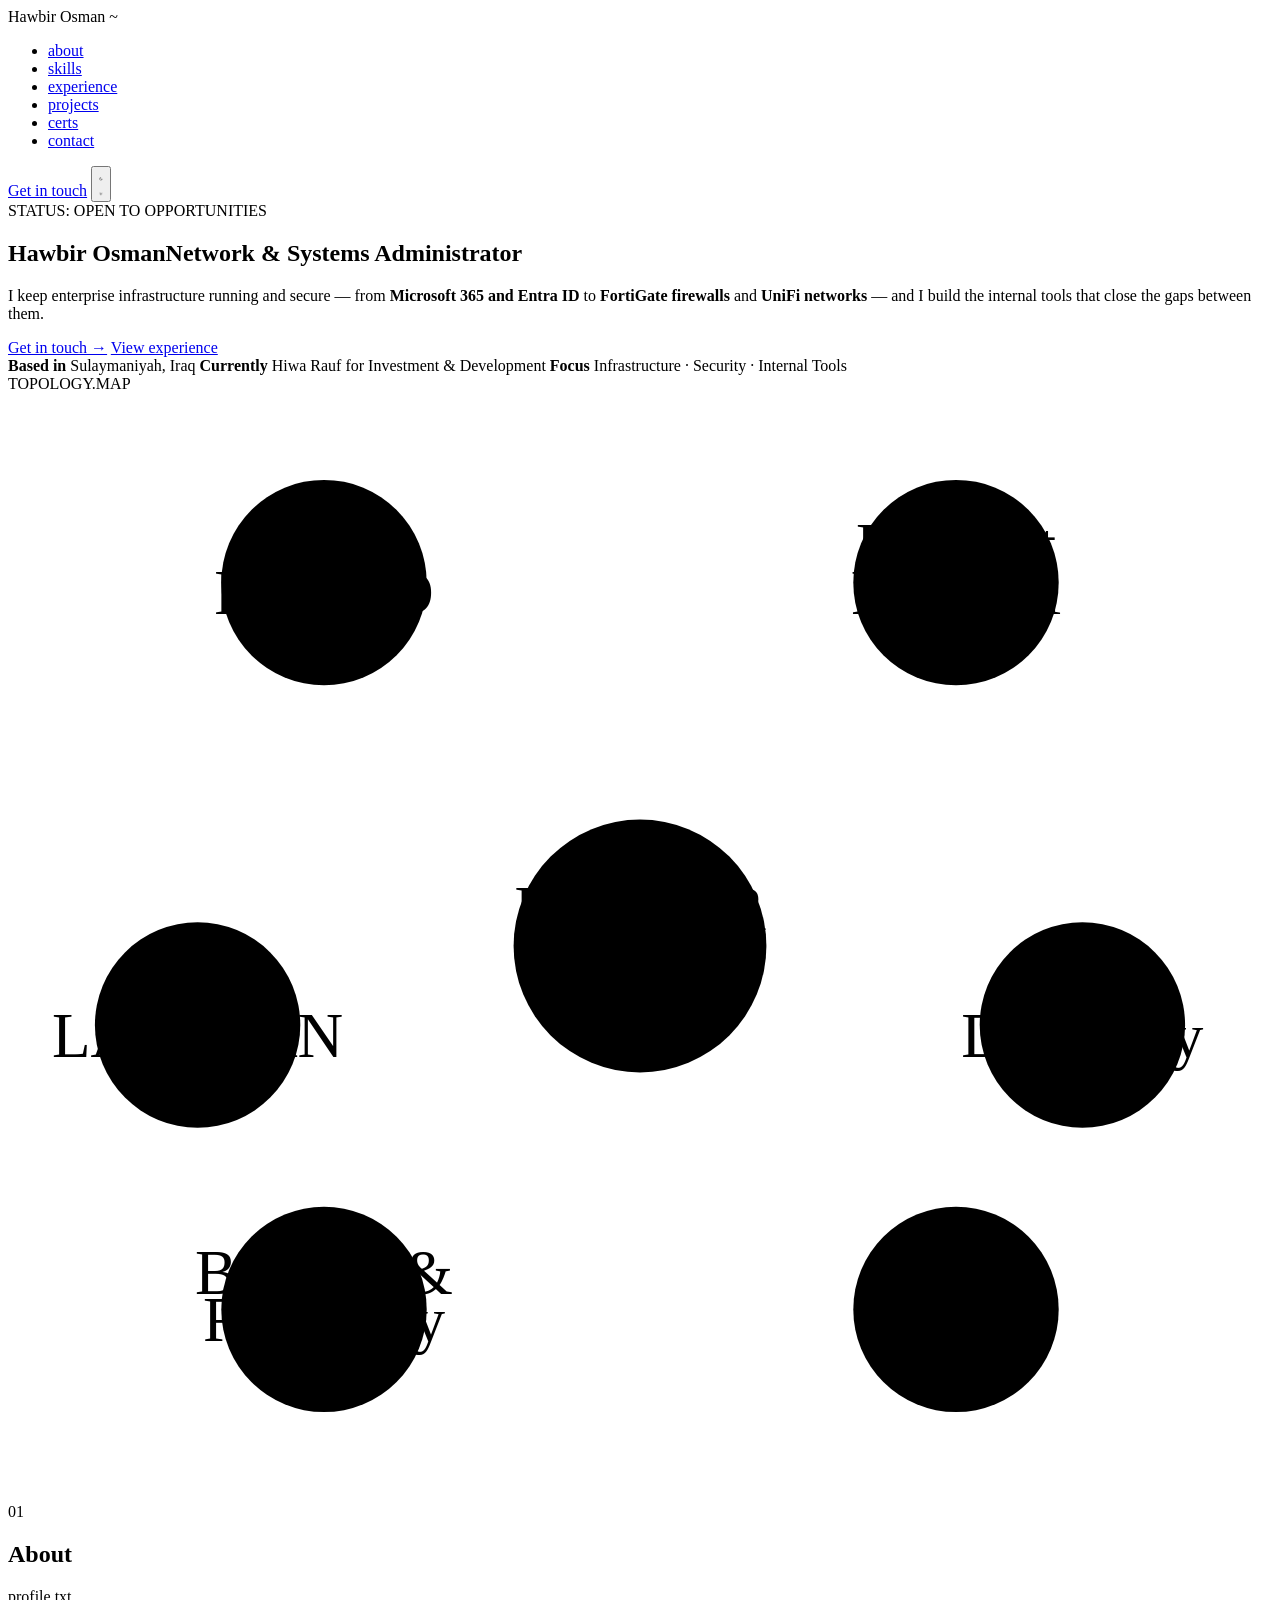
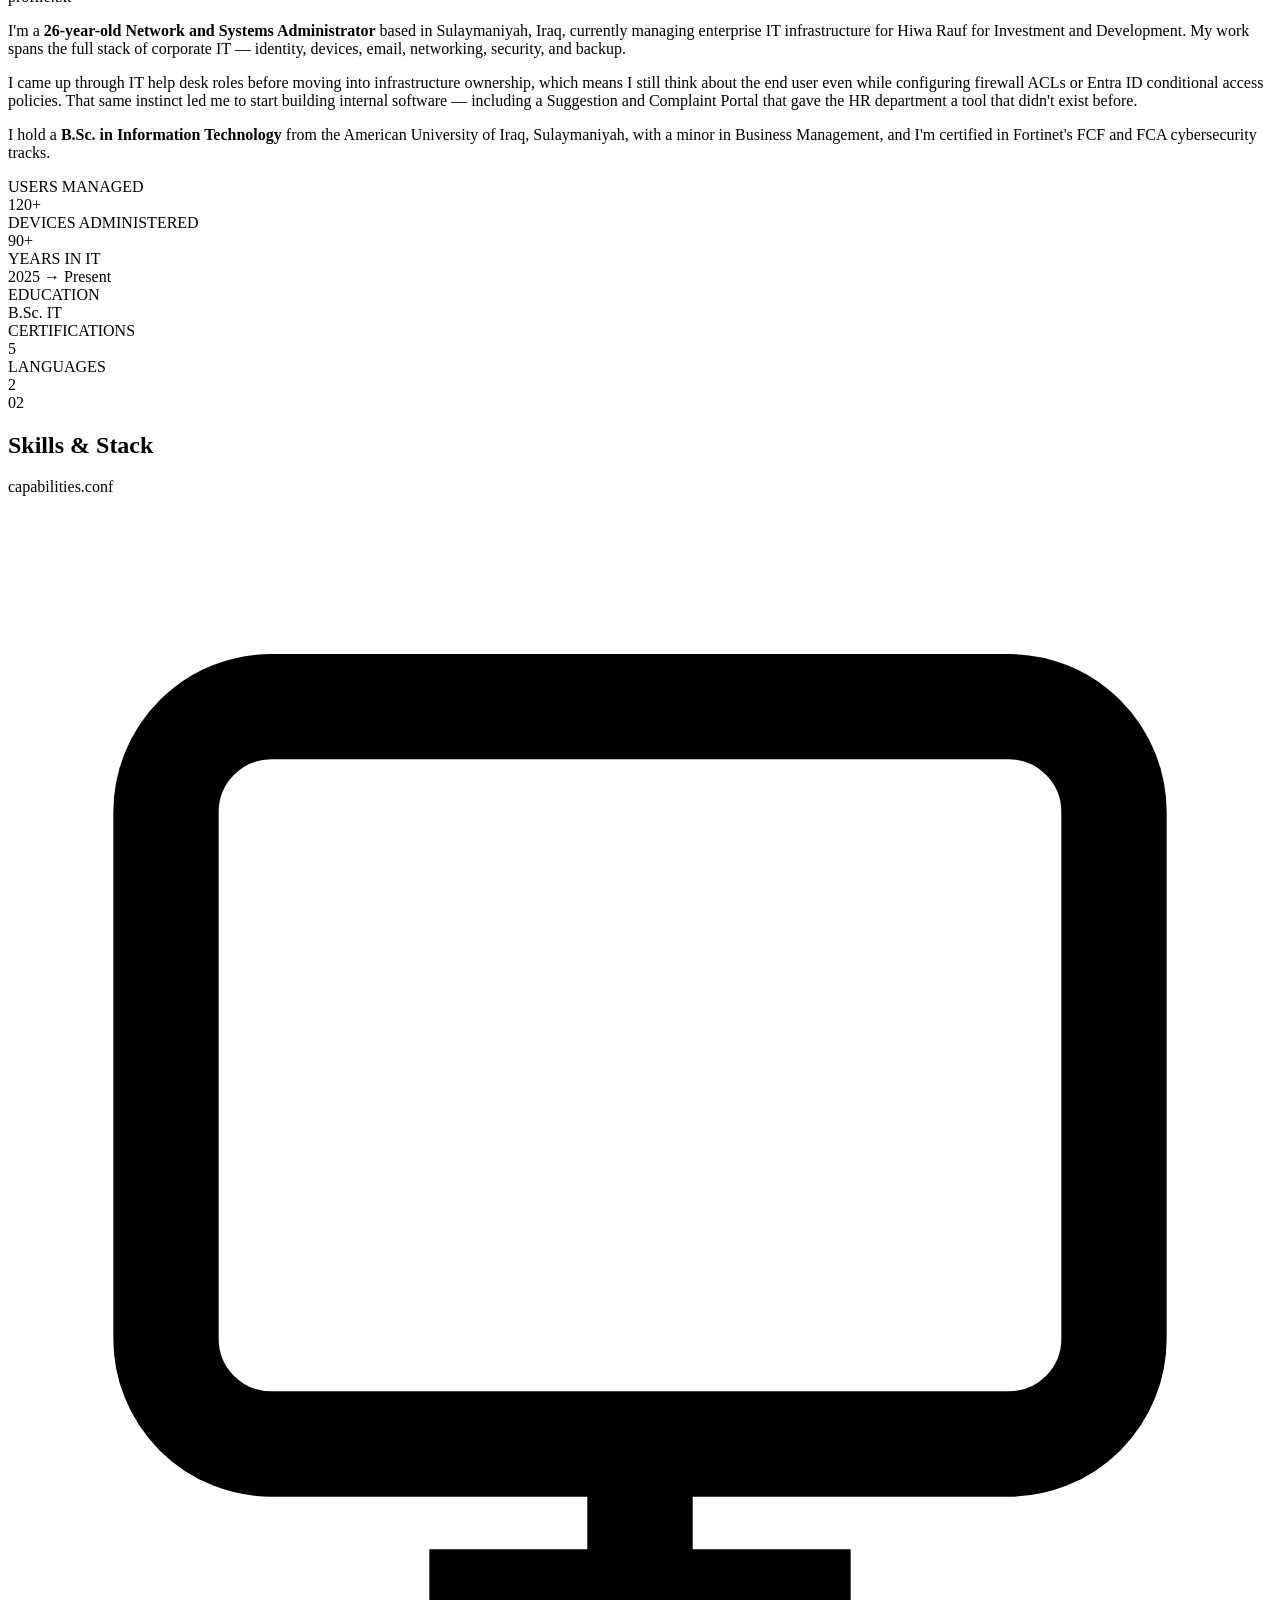
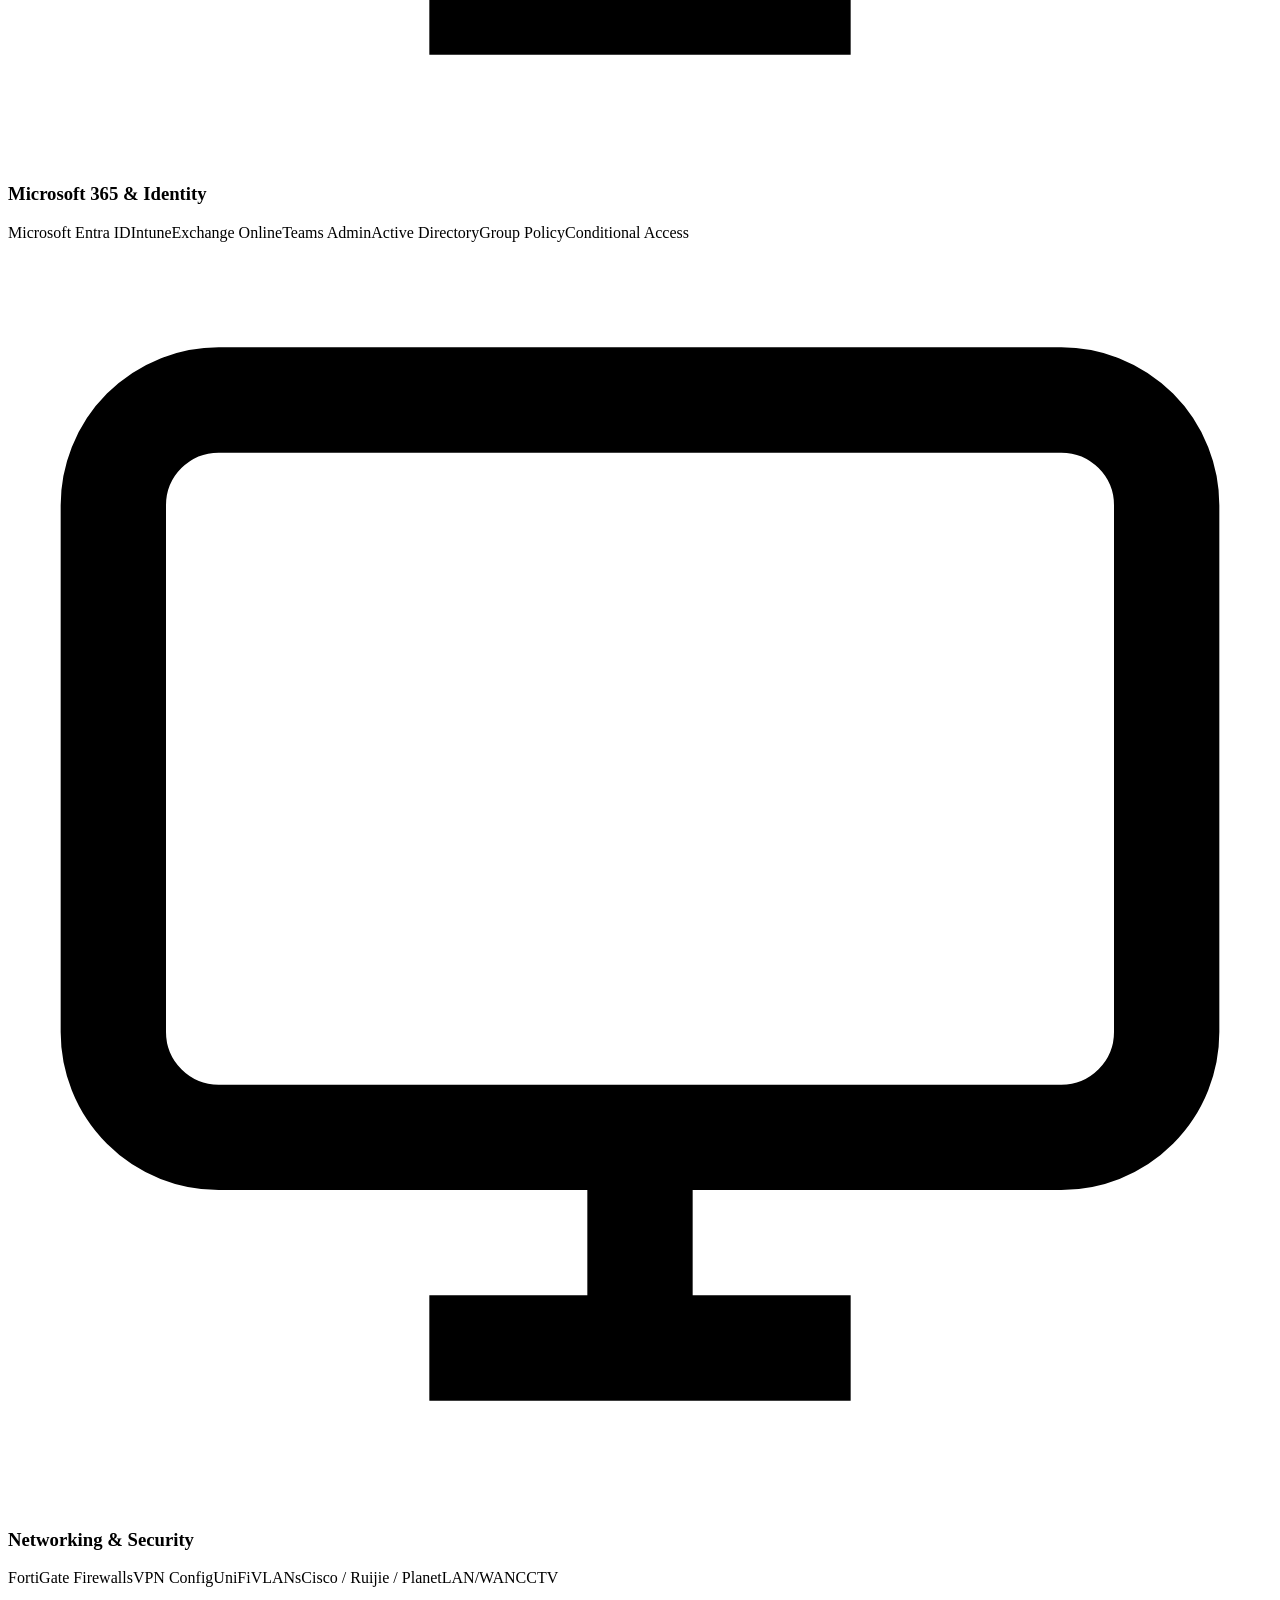
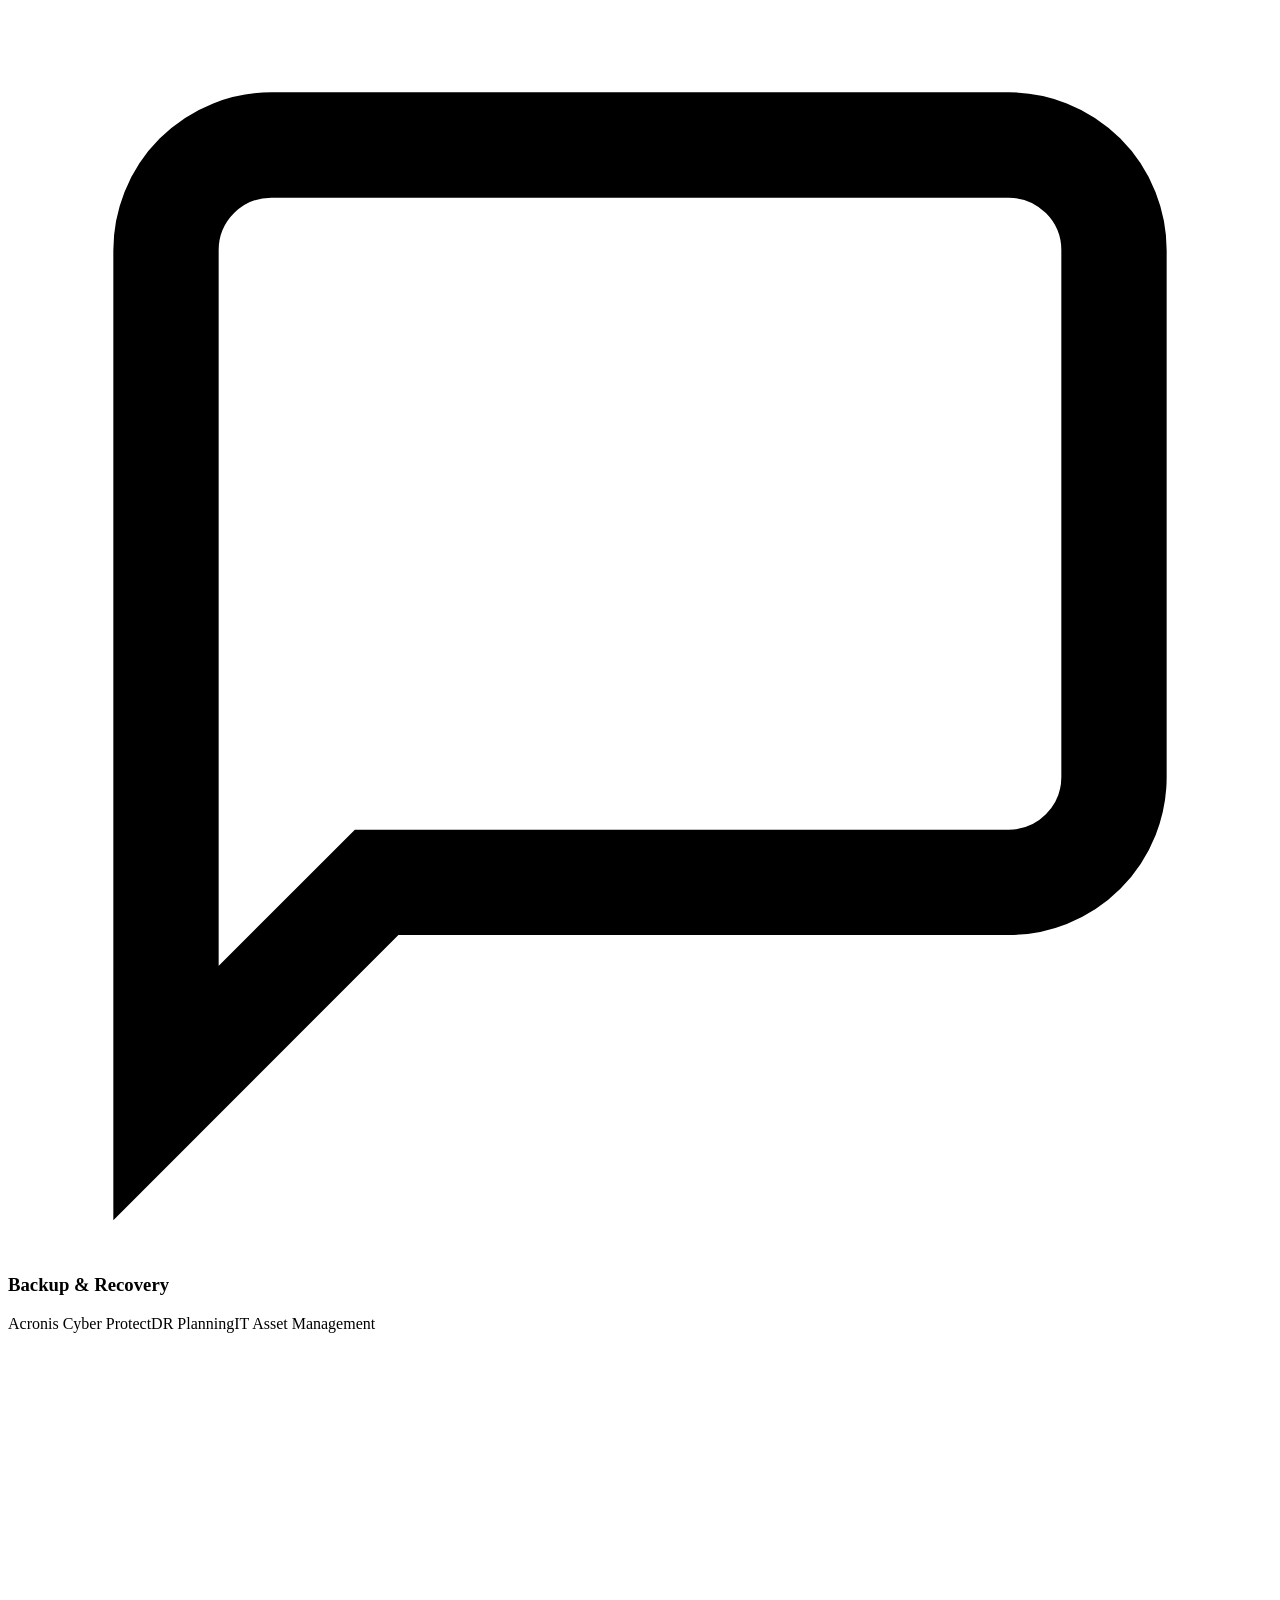
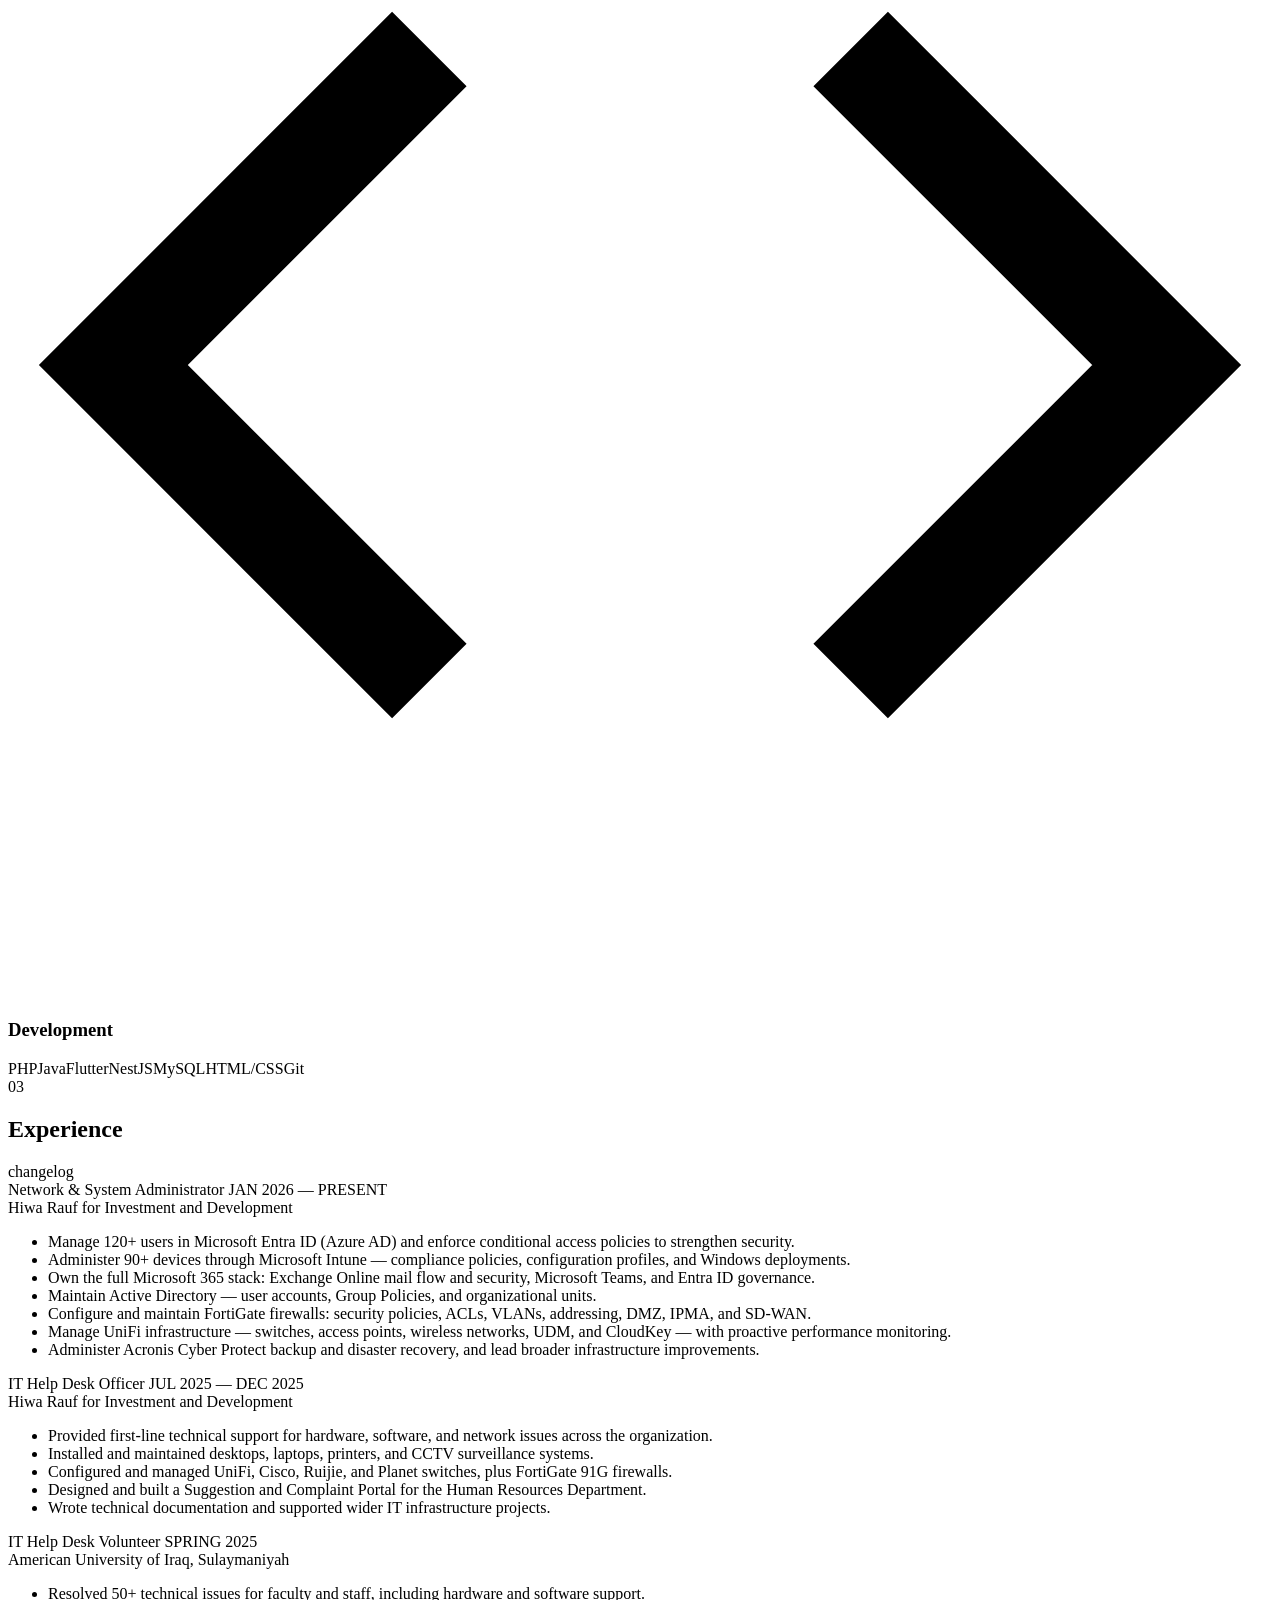
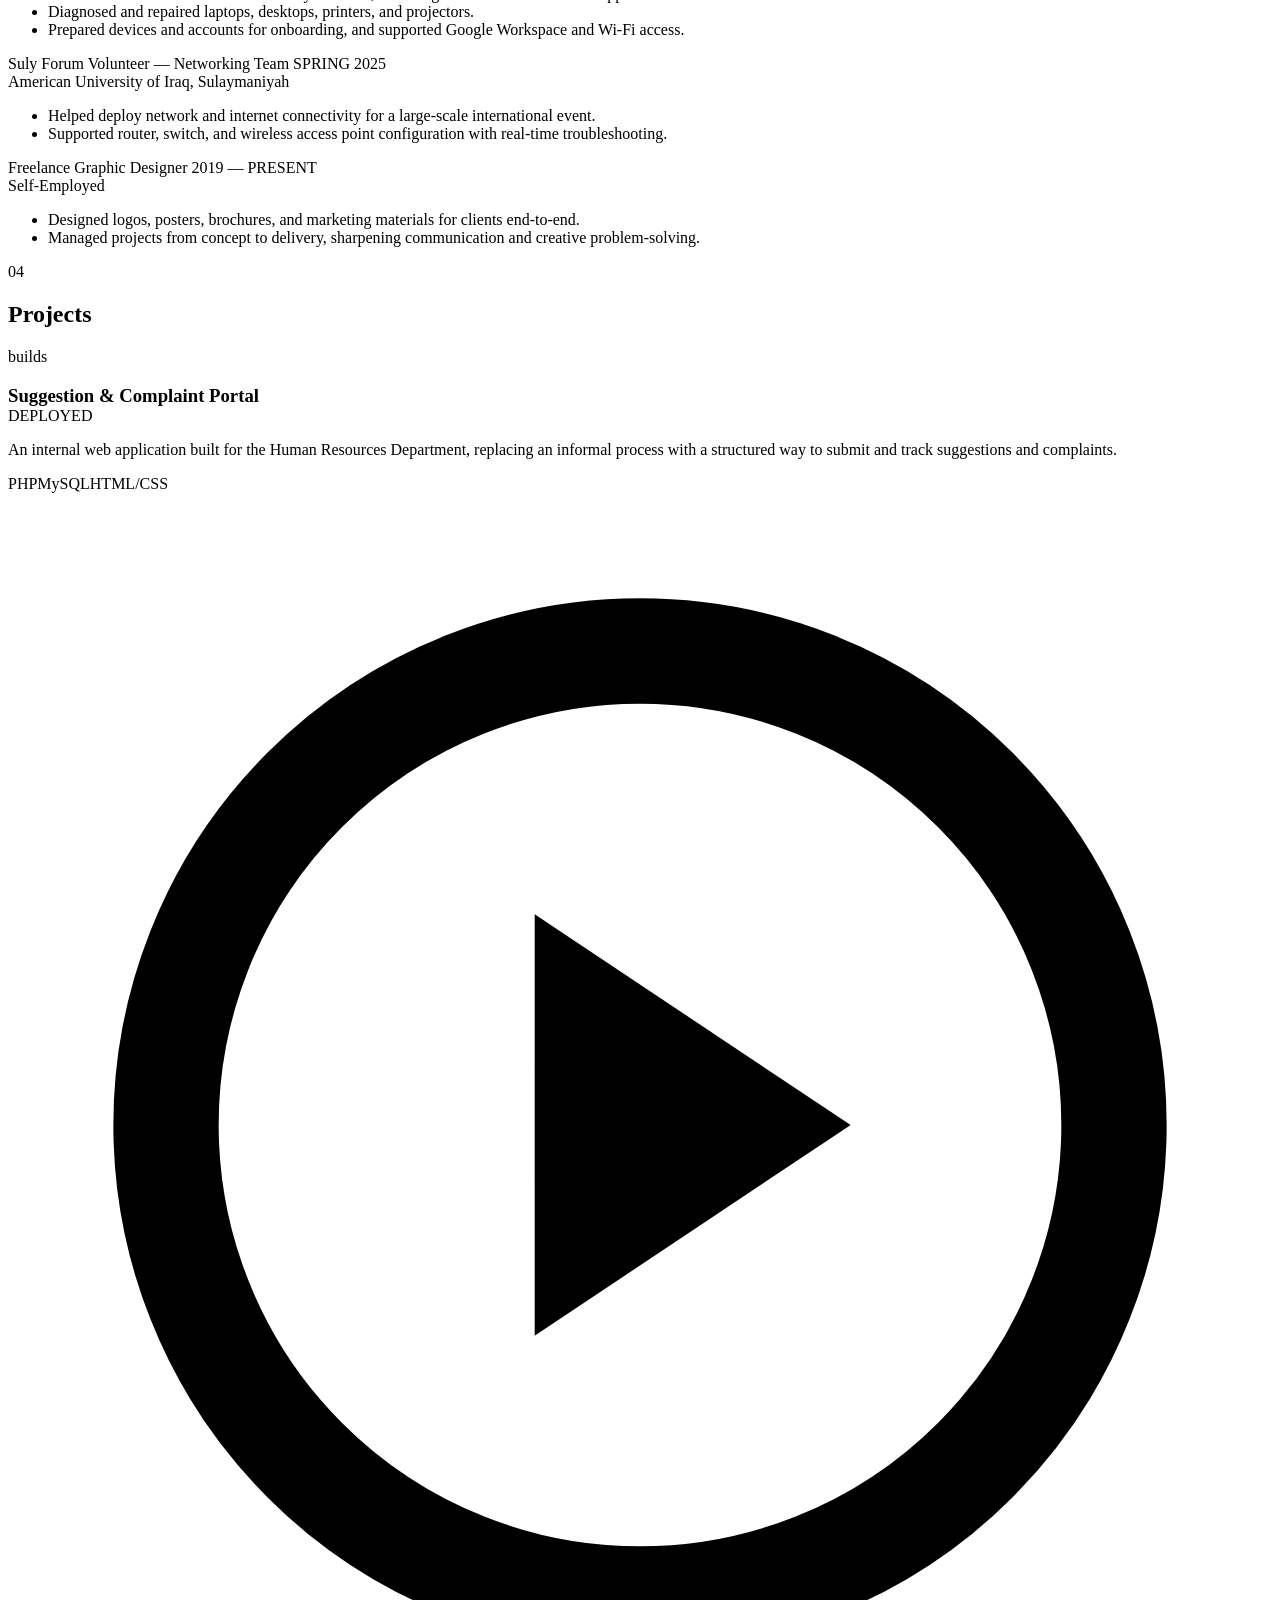
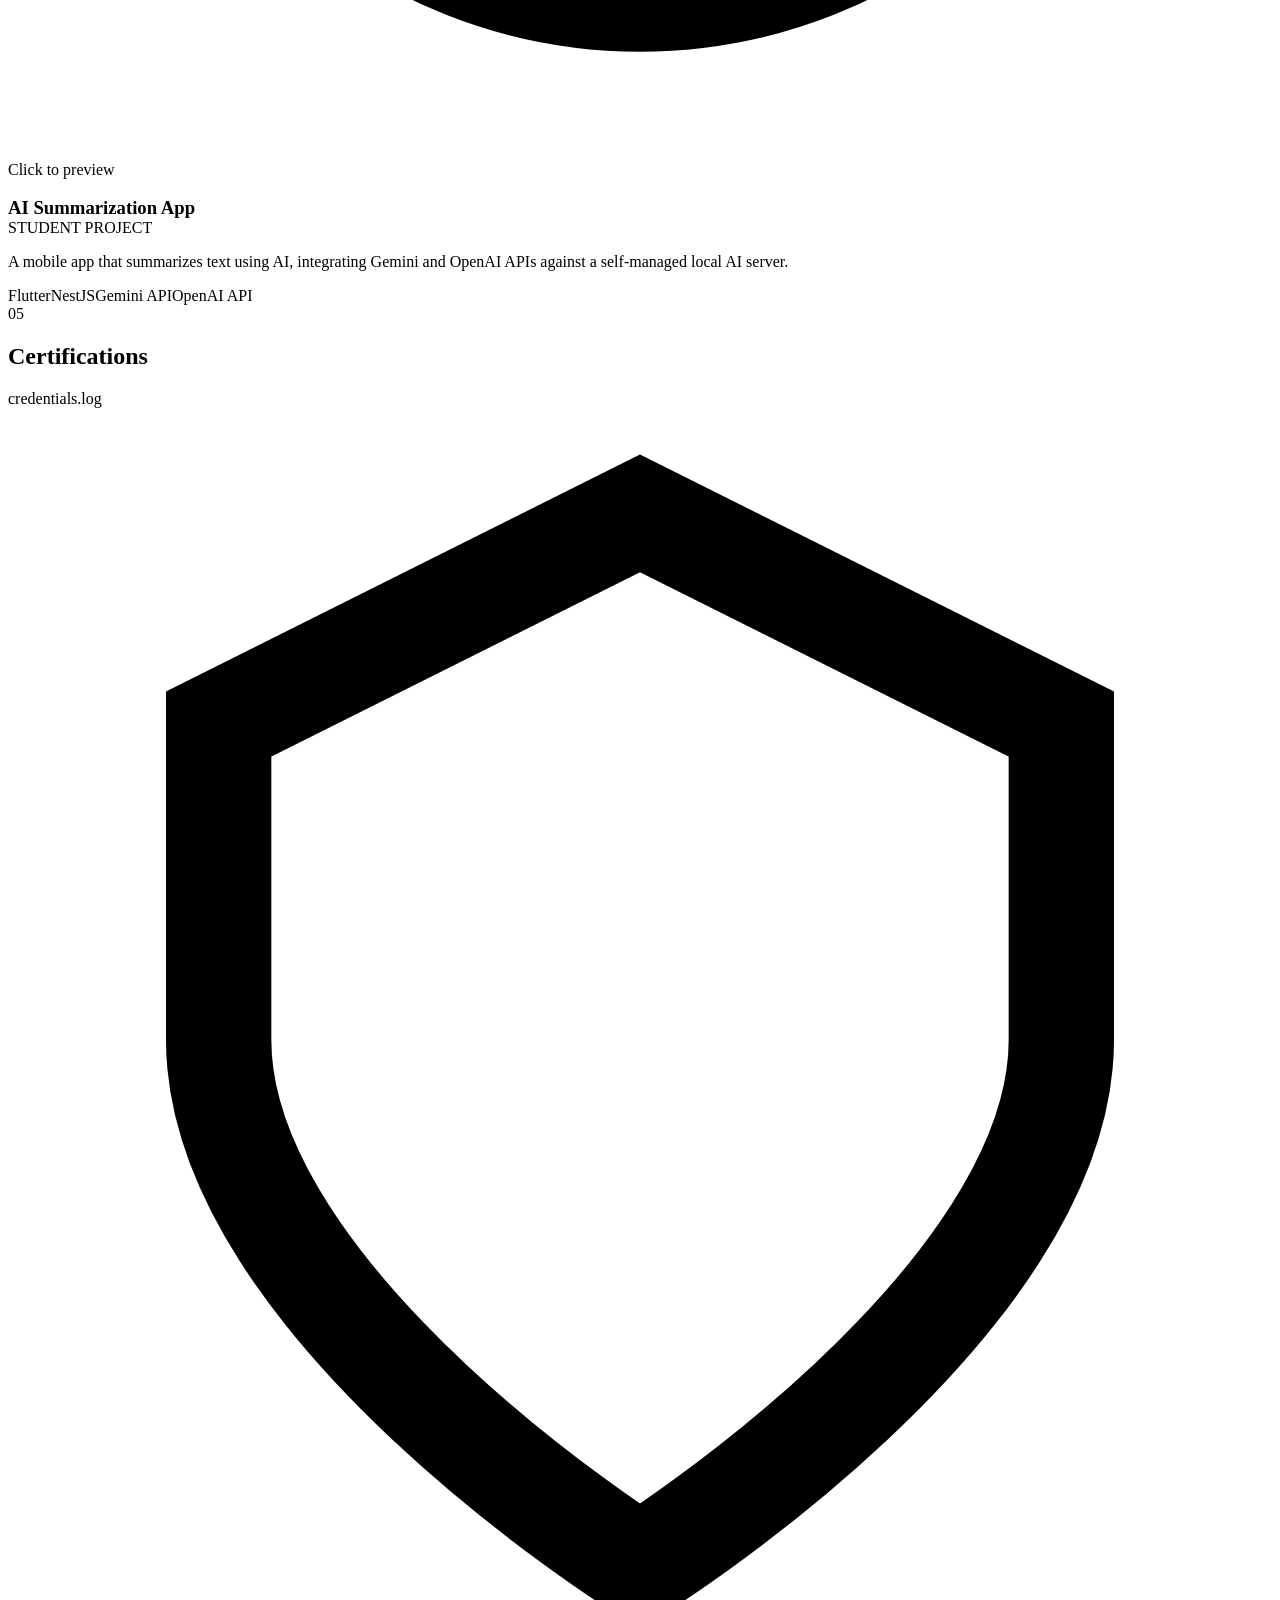
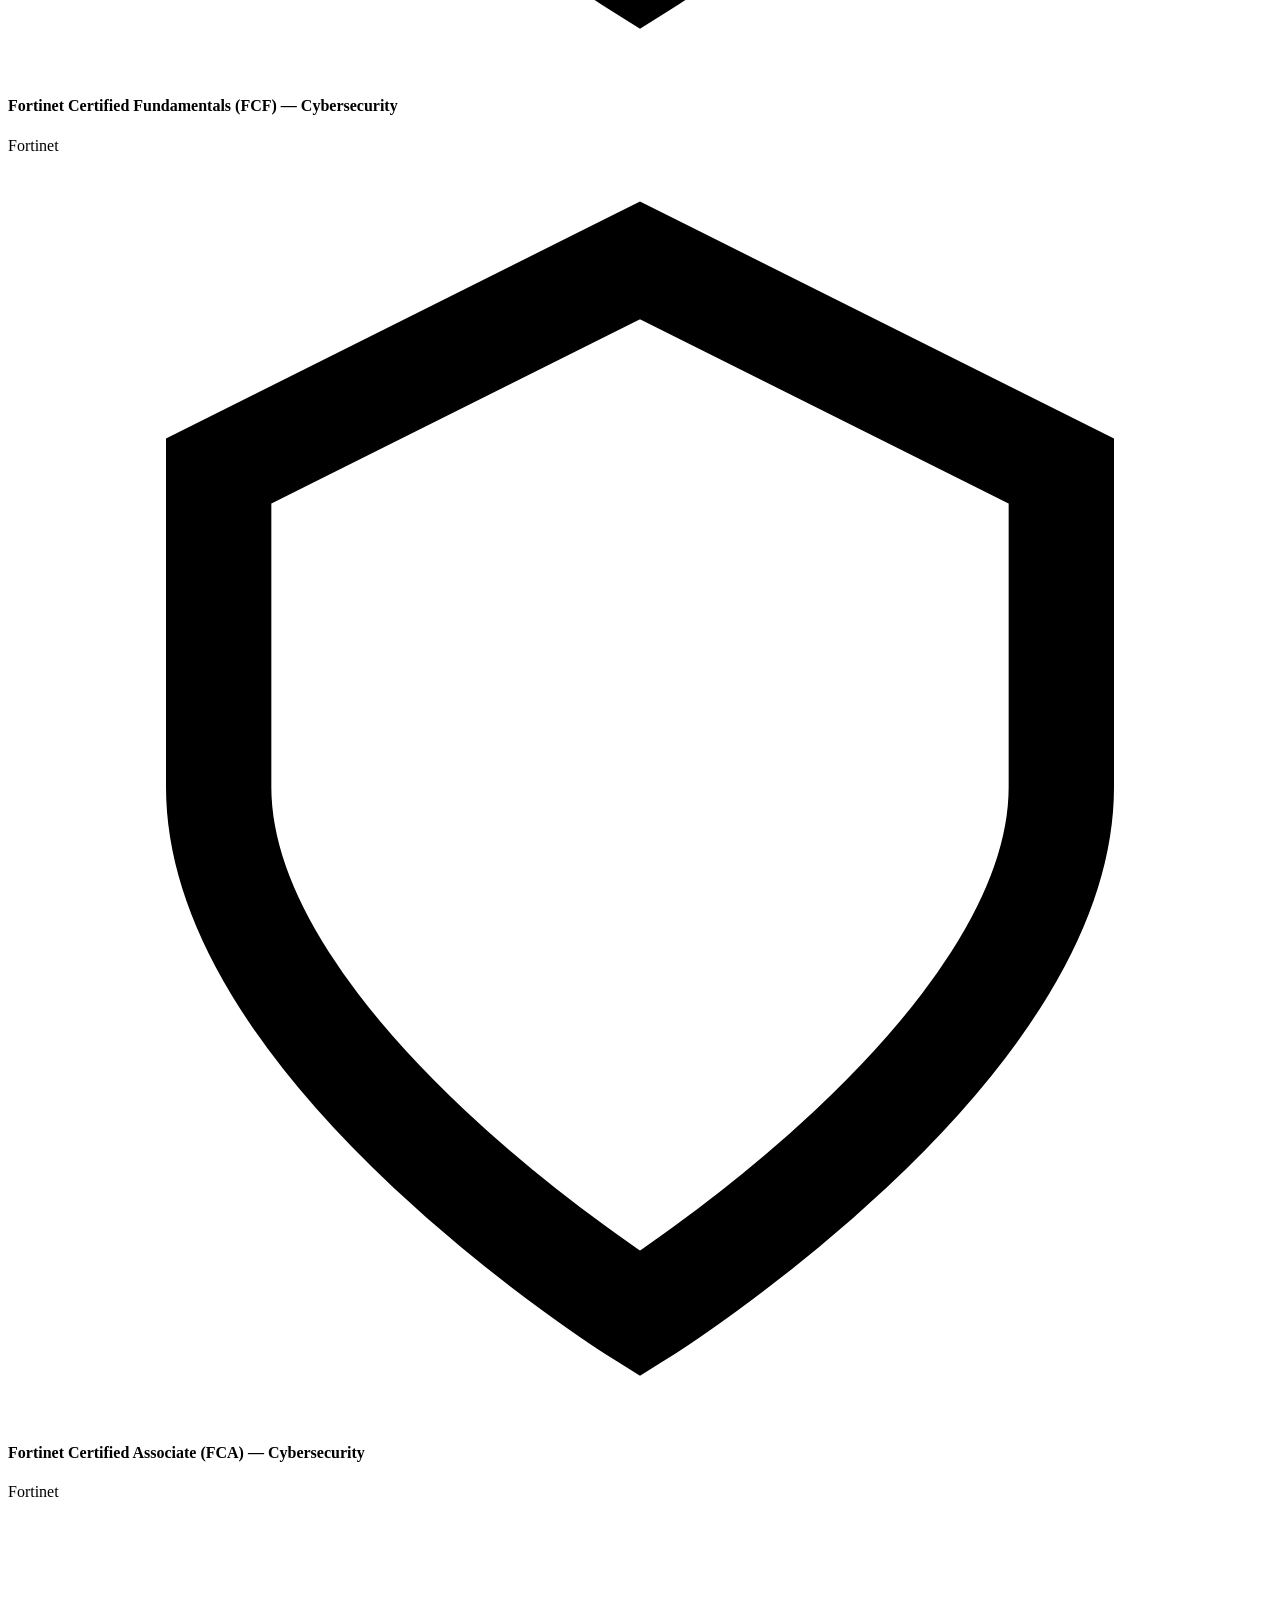
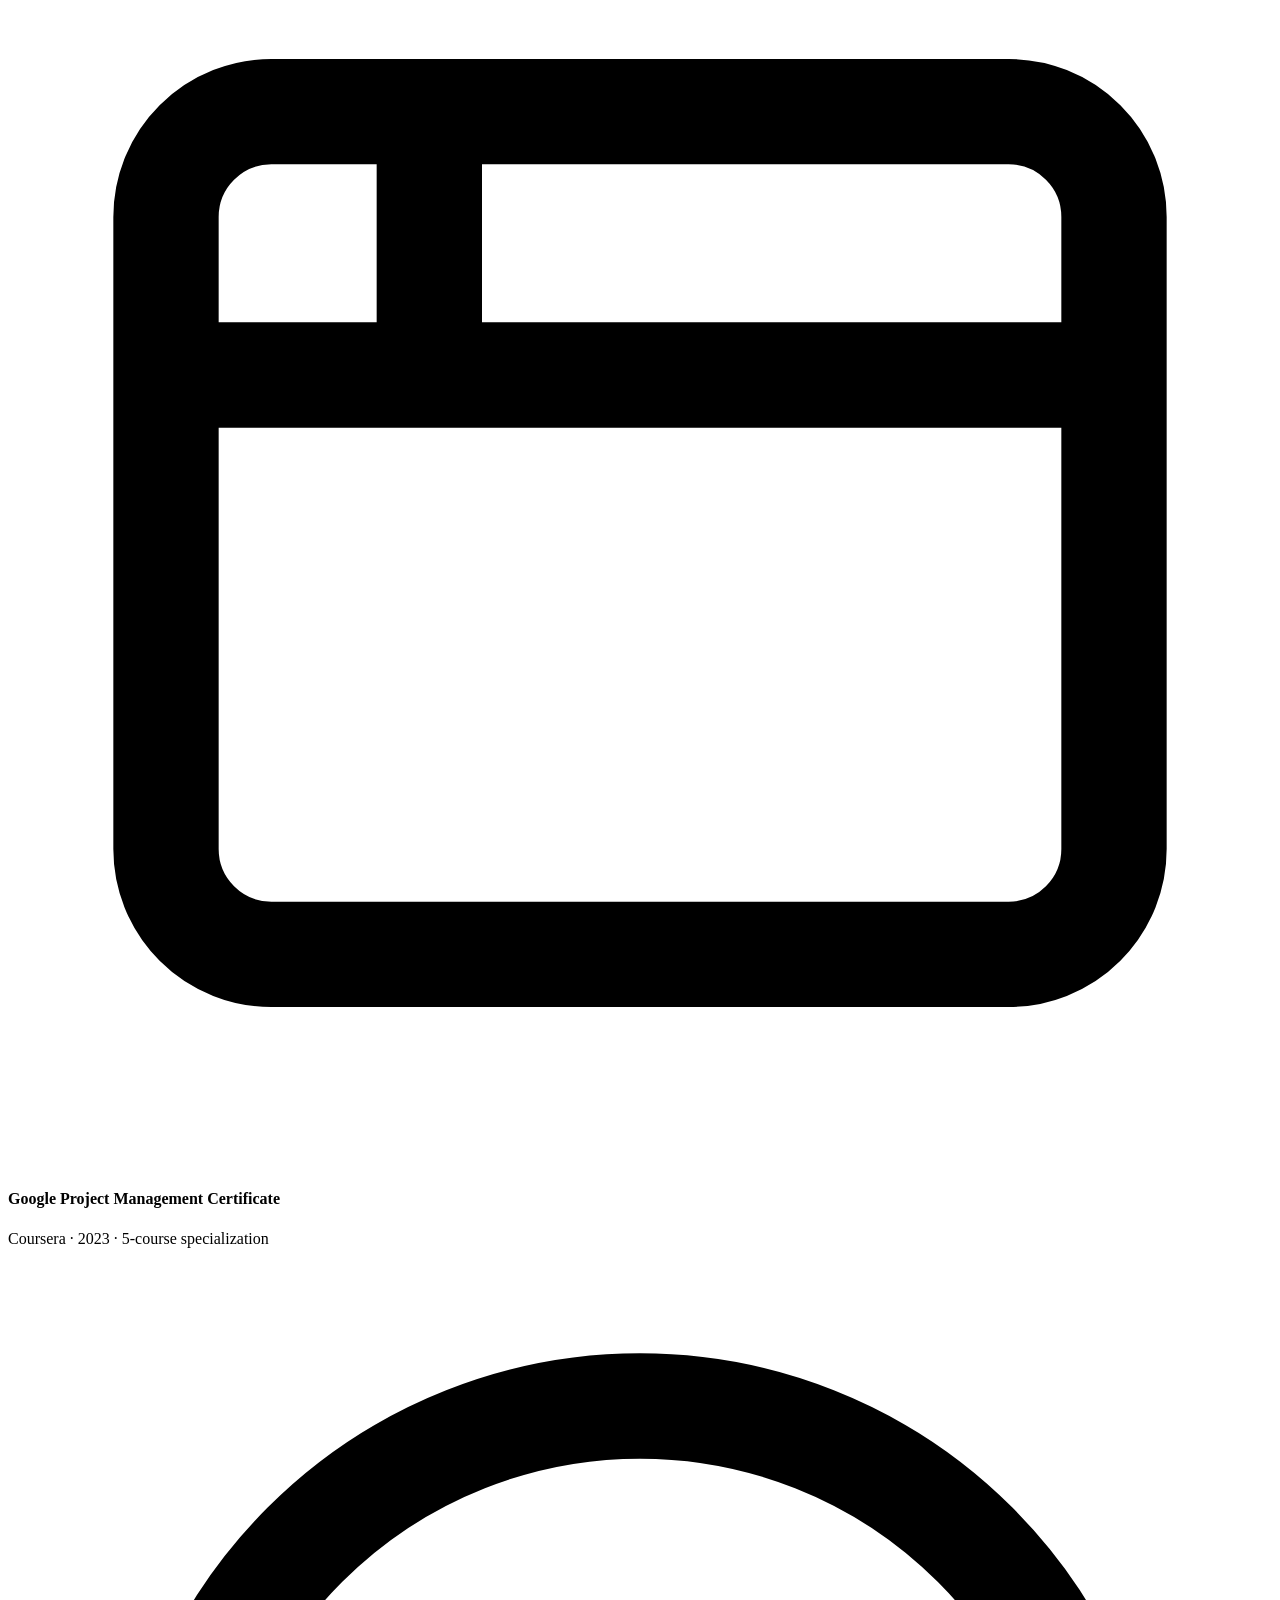
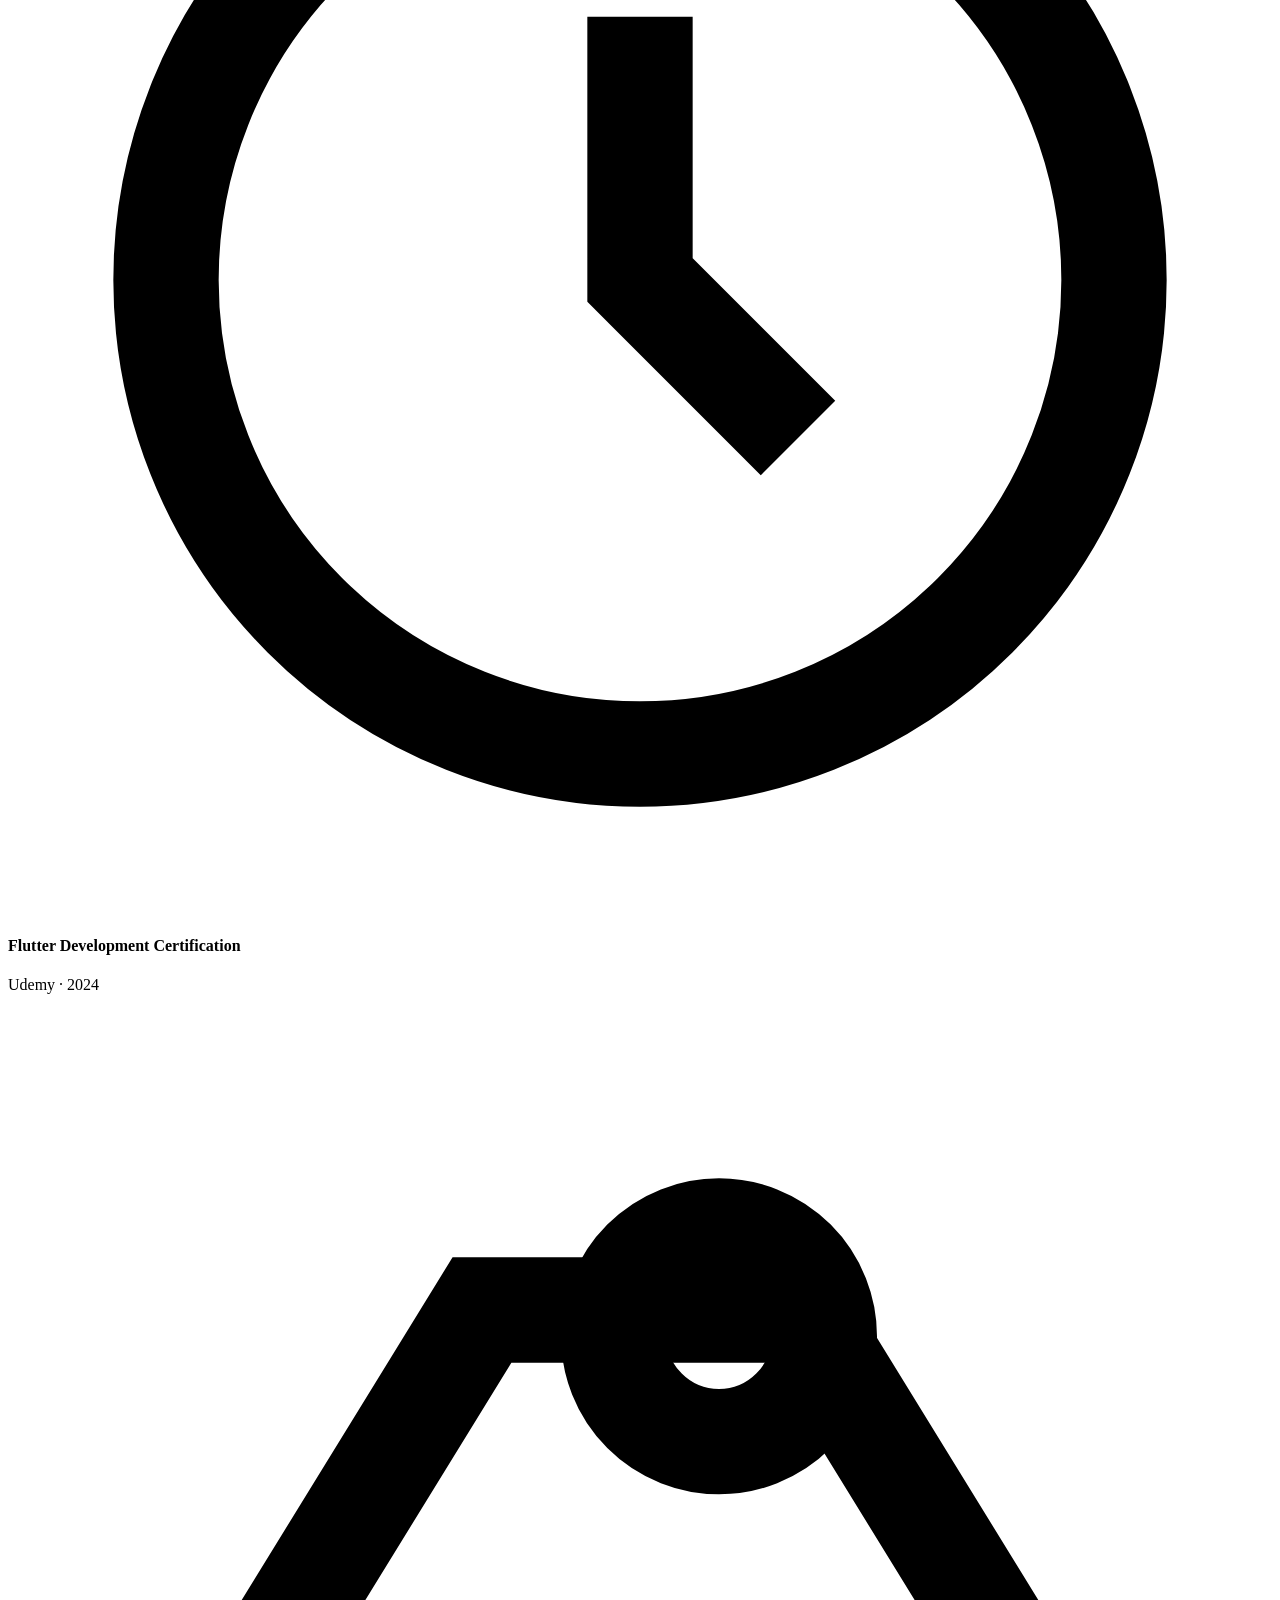
==== index.html @ da074077 "Add files via upload" ====
<!DOCTYPE html>
<html lang="en">
<head>
<meta charset="UTF-8">
<meta name="viewport" content="width=device-width, initial-scale=1.0">
<title>Hawbir Osman — Network & Systems Administrator</title>
<meta name="description" content="Hawbir Osman — Network and Systems Administrator specializing in Microsoft 365, FortiGate, UniFi, Active Directory, and internal application development.">
<link rel="preconnect" href="https://fonts.googleapis.com">
<link rel="preconnect" href="https://fonts.gstatic.com" crossorigin>
<link href="https://fonts.googleapis.com/css2?family=Space+Grotesk:wght@400;500;600;700&family=Inter:wght@400;500;600;700&family=JetBrains+Mono:wght@400;500;600&display=swap" rel="stylesheet">
<link rel="stylesheet" href="styles.css">
</head>
<body>

<!-- ===== NAV ===== -->
<header>
  <div class="nav-inner">
    <div class="nav-id">
      <span class="pulse-dot"></span>
      Hawbir Osman <span style="color:var(--muted-2)">~</span>
    </div>
    <nav>
      <ul>
        <li><a href="#about">about</a></li>
        <li><a href="#skills">skills</a></li>
        <li><a href="#experience">experience</a></li>
        <li><a href="#projects">projects</a></li>
        <li><a href="#certifications">certs</a></li>
        <li><a href="#contact">contact</a></li>
      </ul>
    </nav>
    <div class="nav-right">
      <a href="#contact" class="nav-cta">Get in touch</a>
      <button class="theme-toggle" id="themeToggle" aria-label="Toggle light and dark theme" title="Toggle theme">
        <svg class="icon-moon" viewBox="0 0 24 24" fill="none" stroke="currentColor" stroke-width="2"><path d="M21 12.79A9 9 0 1 1 11.21 3 7 7 0 0 0 21 12.79z"/></svg>
        <svg class="icon-sun"  viewBox="0 0 24 24" fill="none" stroke="currentColor" stroke-width="2"><circle cx="12" cy="12" r="4"/><path d="M12 2v2M12 20v2M4.93 4.93l1.41 1.41M17.66 17.66l1.41 1.41M2 12h2M20 12h2M6.34 17.66l-1.41 1.41M19.07 4.93l-1.41 1.41"/></svg>
      </button>
    </div>
  </div>
</header>

<main class="wrap">

  <!-- ===== HERO ===== -->
  <section class="hero" style="border-top:none; padding-bottom:0;">
    <div class="hero-grid">
      <div>
        <div class="status-line"><span class="pulse-dot"></span> STATUS: OPEN TO OPPORTUNITIES</div>
        <h1 class="role">Hawbir Osman<span class="line2">Network &amp; Systems Administrator</span></h1>
        <p class="hero-desc">I keep enterprise infrastructure running and secure — from <strong>Microsoft 365 and Entra ID</strong> to <strong>FortiGate firewalls</strong> and <strong>UniFi networks</strong> — and I build the internal tools that close the gaps between them.</p>
        <div class="hero-actions">
          <a href="#contact" class="btn btn-primary">Get in touch →</a>
          <a href="#experience" class="btn btn-ghost">View experience</a>
        </div>
        <div class="hero-meta">
          <span><b>Based in</b> Sulaymaniyah, Iraq</span>
          <span><b>Currently</b> Hiwa Rauf for Investment &amp; Development</span>
          <span><b>Focus</b> Infrastructure · Security · Internal Tools</span>
        </div>
      </div>

      <div class="netmap-card">
        <div class="netmap-head">
          <span>TOPOLOGY.MAP</span>
          <div class="dots"><span></span><span></span><span></span></div>
        </div>
        <svg class="netmap" viewBox="0 0 320 280" xmlns="http://www.w3.org/2000/svg">
          <line x1="160" y1="140" x2="80"  y2="48"></line>
          <line x1="160" y1="140" x2="240" y2="48"></line>
          <line x1="160" y1="140" x2="48"  y2="160"></line>
          <line x1="160" y1="140" x2="272" y2="160"></line>
          <line x1="160" y1="140" x2="80"  y2="232"></line>
          <line x1="160" y1="140" x2="240" y2="232"></line>
          <line class="pulse-line" x1="160" y1="140" x2="80"  y2="48"></line>
          <line class="pulse-line" x1="160" y1="140" x2="272" y2="160" style="animation-delay:1s"></line>
          <line class="pulse-line" x1="160" y1="140" x2="80"  y2="232" style="animation-delay:2s"></line>
          <g class="leaf-node"><circle cx="80"  cy="48"  r="26"></circle><text x="80"  y="44"  text-anchor="middle">M365</text><text x="80"  y="56"  text-anchor="middle">Entra ID</text></g>
          <g class="leaf-node"><circle cx="240" cy="48"  r="26"></circle><text x="240" y="44"  text-anchor="middle">Fortinet</text><text x="240" y="56"  text-anchor="middle">Firewall</text></g>
          <g class="leaf-node"><circle cx="48"  cy="160" r="26"></circle><text x="48"  y="156" text-anchor="middle">UniFi</text><text x="48"  y="168" text-anchor="middle">LAN/WAN</text></g>
          <g class="leaf-node"><circle cx="272" cy="160" r="26"></circle><text x="272" y="156" text-anchor="middle">Active</text><text x="272" y="168" text-anchor="middle">Directory</text></g>
          <g class="leaf-node"><circle cx="80"  cy="232" r="26"></circle><text x="80"  y="228" text-anchor="middle">Backup &amp;</text><text x="80"  y="240" text-anchor="middle">Recovery</text></g>
          <g class="leaf-node"><circle cx="240" cy="232" r="26"></circle><text x="240" y="228" text-anchor="middle">App</text><text x="240" y="240" text-anchor="middle">Dev</text></g>
          <g class="core-node"><circle cx="160" cy="140" r="32"></circle><text x="160" y="136" text-anchor="middle">HAWBIR</text><text x="160" y="148" text-anchor="middle" style="font-size:8px; fill:var(--muted)">admin</text></g>
        </svg>
      </div>
    </div>
  </section>

  <!-- ===== ABOUT ===== -->
  <section id="about">
    <div class="section-head">
      <span class="section-tag">01</span>
      <h2>About</h2>
      <span class="section-sub">profile.txt</span>
    </div>
    <div class="about-grid">
      <div class="about-text reveal">
        <p>I'm a <strong>26-year-old Network and Systems Administrator</strong> based in Sulaymaniyah, Iraq, currently managing enterprise IT infrastructure for Hiwa Rauf for Investment and Development. My work spans the full stack of corporate IT — identity, devices, email, networking, security, and backup.</p>
        <p>I came up through IT help desk roles before moving into infrastructure ownership, which means I still think about the end user even while configuring firewall ACLs or Entra ID conditional access policies. That same instinct led me to start building internal software — including a Suggestion and Complaint Portal that gave the HR department a tool that didn't exist before.</p>
        <p>I hold a <strong>B.Sc. in Information Technology</strong> from the American University of Iraq, Sulaymaniyah, with a minor in Business Management, and I'm certified in Fortinet's FCF and FCA cybersecurity tracks.</p>
      </div>
      <div class="fact-grid reveal">
        <div class="fact"><div class="k">USERS MANAGED</div><div class="v accent">120+</div></div>
        <div class="fact"><div class="k">DEVICES ADMINISTERED</div><div class="v accent">90+</div></div>
        <div class="fact"><div class="k">YEARS IN IT</div><div class="v">2025 → Present</div></div>
        <div class="fact"><div class="k">EDUCATION</div><div class="v">B.Sc. IT</div></div>
        <div class="fact"><div class="k">CERTIFICATIONS</div><div class="v">5</div></div>
        <div class="fact"><div class="k">LANGUAGES</div><div class="v">2</div></div>
      </div>
    </div>
  </section>

  <!-- ===== SKILLS ===== -->
  <section id="skills">
    <div class="section-head">
      <span class="section-tag">02</span>
      <h2>Skills &amp; Stack</h2>
      <span class="section-sub">capabilities.conf</span>
    </div>
    <div class="skill-clusters reveal">
      <div class="cluster">
        <div class="cluster-head">
          <div class="glyph"><svg viewBox="0 0 24 24" fill="none" stroke="currentColor" stroke-width="2"><rect x="3" y="4" width="18" height="14" rx="2"/><path d="M8 21h8M12 18v3"/></svg></div>
          <h3>Microsoft 365 &amp; Identity</h3>
        </div>
        <div class="tag-row">
          <span class="tag">Microsoft Entra ID</span><span class="tag">Intune</span><span class="tag">Exchange Online</span><span class="tag">Teams Admin</span><span class="tag">Active Directory</span><span class="tag">Group Policy</span><span class="tag">Conditional Access</span>
        </div>
      </div>
      <div class="cluster">
        <div class="cluster-head">
          <div class="glyph"><svg viewBox="0 0 24 24" fill="none" stroke="currentColor" stroke-width="2"><rect x="2" y="3" width="20" height="14" rx="2"/><path d="M8 21h8M12 17v4"/></svg></div>
          <h3>Networking &amp; Security</h3>
        </div>
        <div class="tag-row">
          <span class="tag">FortiGate Firewalls</span><span class="tag">VPN Config</span><span class="tag">UniFi</span><span class="tag">VLANs</span><span class="tag">Cisco / Ruijie / Planet</span><span class="tag">LAN/WAN</span><span class="tag">CCTV</span>
        </div>
      </div>
      <div class="cluster">
        <div class="cluster-head">
          <div class="glyph"><svg viewBox="0 0 24 24" fill="none" stroke="currentColor" stroke-width="2"><path d="M21 15a2 2 0 0 1-2 2H7l-4 4V5a2 2 0 0 1 2-2h14a2 2 0 0 1 2 2z"/></svg></div>
          <h3>Backup &amp; Recovery</h3>
        </div>
        <div class="tag-row">
          <span class="tag">Acronis Cyber Protect</span><span class="tag">DR Planning</span><span class="tag">IT Asset Management</span>
        </div>
      </div>
      <div class="cluster">
        <div class="cluster-head">
          <div class="glyph"><svg viewBox="0 0 24 24" fill="none" stroke="currentColor" stroke-width="2"><polyline points="16 18 22 12 16 6"/><polyline points="8 6 2 12 8 18"/></svg></div>
          <h3>Development</h3>
        </div>
        <div class="tag-row">
          <span class="tag">PHP</span><span class="tag">Java</span><span class="tag">Flutter</span><span class="tag">NestJS</span><span class="tag">MySQL</span><span class="tag">HTML/CSS</span><span class="tag">Git</span>
        </div>
      </div>
    </div>
  </section>

  <!-- ===== EXPERIENCE ===== -->
  <section id="experience">
    <div class="section-head">
      <span class="section-tag">03</span>
      <h2>Experience</h2>
      <span class="section-sub">changelog</span>
    </div>
    <div class="log reveal">
      <div class="entry">
        <div class="entry-top">
          <span class="entry-role">Network &amp; System Administrator</span>
          <span class="entry-date">JAN 2026 — PRESENT</span>
        </div>
        <div class="entry-org">Hiwa Rauf for Investment and Development</div>
        <ul>
          <li>Manage 120+ users in Microsoft Entra ID (Azure AD) and enforce conditional access policies to strengthen security.</li>
          <li>Administer 90+ devices through Microsoft Intune — compliance policies, configuration profiles, and Windows deployments.</li>
          <li>Own the full Microsoft 365 stack: Exchange Online mail flow and security, Microsoft Teams, and Entra ID governance.</li>
          <li>Maintain Active Directory — user accounts, Group Policies, and organizational units.</li>
          <li>Configure and maintain FortiGate firewalls: security policies, ACLs, VLANs, addressing, DMZ, IPMA, and SD-WAN.</li>
          <li>Manage UniFi infrastructure — switches, access points, wireless networks, UDM, and CloudKey — with proactive performance monitoring.</li>
          <li>Administer Acronis Cyber Protect backup and disaster recovery, and lead broader infrastructure improvements.</li>
        </ul>
      </div>
      <div class="entry is-past">
        <div class="entry-top">
          <span class="entry-role">IT Help Desk Officer</span>
          <span class="entry-date muted">JUL 2025 — DEC 2025</span>
        </div>
        <div class="entry-org">Hiwa Rauf for Investment and Development</div>
        <ul>
          <li>Provided first-line technical support for hardware, software, and network issues across the organization.</li>
          <li>Installed and maintained desktops, laptops, printers, and CCTV surveillance systems.</li>
          <li>Configured and managed UniFi, Cisco, Ruijie, and Planet switches, plus FortiGate 91G firewalls.</li>
          <li>Designed and built a Suggestion and Complaint Portal for the Human Resources Department.</li>
          <li>Wrote technical documentation and supported wider IT infrastructure projects.</li>
        </ul>
      </div>
      <div class="entry is-past">
        <div class="entry-top">
          <span class="entry-role">IT Help Desk Volunteer</span>
          <span class="entry-date muted">SPRING 2025</span>
        </div>
        <div class="entry-org">American University of Iraq, Sulaymaniyah</div>
        <ul>
          <li>Resolved 50+ technical issues for faculty and staff, including hardware and software support.</li>
          <li>Diagnosed and repaired laptops, desktops, printers, and projectors.</li>
          <li>Prepared devices and accounts for onboarding, and supported Google Workspace and Wi-Fi access.</li>
        </ul>
      </div>
      <div class="entry is-past">
        <div class="entry-top">
          <span class="entry-role">Suly Forum Volunteer — Networking Team</span>
          <span class="entry-date muted">SPRING 2025</span>
        </div>
        <div class="entry-org">American University of Iraq, Sulaymaniyah</div>
        <ul>
          <li>Helped deploy network and internet connectivity for a large-scale international event.</li>
          <li>Supported router, switch, and wireless access point configuration with real-time troubleshooting.</li>
        </ul>
      </div>
      <div class="entry is-past">
        <div class="entry-top">
          <span class="entry-role">Freelance Graphic Designer</span>
          <span class="entry-date muted">2019 — PRESENT</span>
        </div>
        <div class="entry-org">Self-Employed</div>
        <ul>
          <li>Designed logos, posters, brochures, and marketing materials for clients end-to-end.</li>
          <li>Managed projects from concept to delivery, sharpening communication and creative problem-solving.</li>
        </ul>
      </div>
    </div>
  </section>

  <!-- ===== PROJECTS ===== -->
  <section id="projects">
    <div class="section-head">
      <span class="section-tag">04</span>
      <h2>Projects</h2>
      <span class="section-sub">builds</span>
    </div>
    <div class="projects-grid reveal">
      <div class="project-card project-card--clickable" id="portalCard" role="button" tabindex="0" aria-label="View Suggestion and Complaint Portal">
        <div class="project-top">
          <h3 style="margin-bottom:0;">Suggestion &amp; Complaint Portal</h3>
          <span class="project-badge">DEPLOYED</span>
        </div>
        <p>An internal web application built for the Human Resources Department, replacing an informal process with a structured way to submit and track suggestions and complaints.</p>
        <div class="stack-row">
          <span class="stack-pill">PHP</span><span class="stack-pill">MySQL</span><span class="stack-pill">HTML/CSS</span>
        </div>
        <div class="project-preview-hint">
          <svg viewBox="0 0 24 24" fill="none" stroke="currentColor" stroke-width="2"><circle cx="12" cy="12" r="9"/><polygon points="10 8 16 12 10 16 10 8" fill="currentColor" stroke="none"/></svg>
          Click to preview
        </div>
      </div>
      <div class="project-card">
        <div class="project-top">
          <h3 style="margin-bottom:0;">AI Summarization App</h3>
          <span class="project-badge" style="color:var(--accent); background:var(--accent-dim); border-color:rgba(79,209,197,0.3);">STUDENT PROJECT</span>
        </div>
        <p>A mobile app that summarizes text using AI, integrating Gemini and OpenAI APIs against a self-managed local AI server.</p>
        <div class="stack-row">
          <span class="stack-pill">Flutter</span><span class="stack-pill">NestJS</span><span class="stack-pill">Gemini API</span><span class="stack-pill">OpenAI API</span>
        </div>
      </div>
    </div>
  </section>

  <!-- ===== CERTIFICATIONS ===== -->
  <section id="certifications">
    <div class="section-head">
      <span class="section-tag">05</span>
      <h2>Certifications</h2>
      <span class="section-sub">credentials.log</span>
    </div>
    <div class="cert-grid reveal">
      <div class="cert-card">
        <div class="cert-icon"><svg viewBox="0 0 24 24" fill="none" stroke="currentColor" stroke-width="2"><path d="M12 2 4 6v6c0 5 8 10 8 10s8-5 8-10V6z"/></svg></div>
        <h4>Fortinet Certified Fundamentals (FCF) — Cybersecurity</h4>
        <div class="cert-meta">Fortinet</div>
      </div>
      <div class="cert-card">
        <div class="cert-icon"><svg viewBox="0 0 24 24" fill="none" stroke="currentColor" stroke-width="2"><path d="M12 2 4 6v6c0 5 8 10 8 10s8-5 8-10V6z"/></svg></div>
        <h4>Fortinet Certified Associate (FCA) — Cybersecurity</h4>
        <div class="cert-meta">Fortinet</div>
      </div>
      <div class="cert-card">
        <div class="cert-icon"><svg viewBox="0 0 24 24" fill="none" stroke="currentColor" stroke-width="2"><rect x="3" y="4" width="18" height="16" rx="2"/><path d="M3 9h18M8 4v5"/></svg></div>
        <h4>Google Project Management Certificate</h4>
        <div class="cert-meta">Coursera · 2023 · 5-course specialization</div>
      </div>
      <div class="cert-card">
        <div class="cert-icon"><svg viewBox="0 0 24 24" fill="none" stroke="currentColor" stroke-width="2"><circle cx="12" cy="12" r="9"/><path d="M12 7v5l3 3"/></svg></div>
        <h4>Flutter Development Certification</h4>
        <div class="cert-meta">Udemy · 2024</div>
      </div>
      <div class="cert-card">
        <div class="cert-icon"><svg viewBox="0 0 24 24" fill="none" stroke="currentColor" stroke-width="2"><circle cx="13.5" cy="6.5" r="2"/><path d="M19 12.5 12 19l-7-6.5L9 6h6z"/></svg></div>
        <h4>Graphic Design Certification</h4>
        <div class="cert-meta">Udemy · 2020</div>
      </div>
    </div>
  </section>

  <!-- ===== EDUCATION ===== -->
  <section id="education">
    <div class="section-head">
      <span class="section-tag">06</span>
      <h2>Education</h2>
      <span class="section-sub">degree.json</span>
    </div>
    <div class="edu-card reveal">
      <span class="edu-mark">AUG 2025</span>
      <div>
        <h3>B.Sc. in Information Technology</h3>
        <div class="edu-org">American University of Iraq, Sulaymaniyah</div>
        <div class="edu-detail">
          <div><b>Relevant courses:</b> Networking, Web Development, Linux, Java, IT Project Management</div>
          <div><b>Minor:</b> Business Management — Project Management, Entrepreneurship, HR Management</div>
        </div>
      </div>
    </div>
  </section>

  <!-- ===== LANGUAGES ===== -->
  <section id="languages">
    <div class="section-head">
      <span class="section-tag">07</span>
      <h2>Languages</h2>
      <span class="section-sub">locale.cfg</span>
    </div>
    <div class="lang-row reveal">
      <div class="lang-card">
        <div class="lang-name">Kurdish</div>
        <div class="bar-track"><div class="bar-fill" style="width:100%"></div></div>
        <div class="lang-level">Native / Fluent</div>
      </div>
      <div class="lang-card">
        <div class="lang-name">English</div>
        <div class="bar-track"><div class="bar-fill" style="width:92%"></div></div>
        <div class="lang-level">Excellent</div>
      </div>
    </div>
  </section>

  <!-- ===== CONTACT ===== -->
  <section id="contact">
    <div class="contact-panel reveal">
      <span class="section-tag" style="display:block; margin-bottom:10px;">08 — CONNECT</span>
      <h2>Let's build something reliable.</h2>
      <p>Open to new opportunities in network administration, systems engineering, and IT infrastructure roles. Reach out directly — I respond fast.</p>
      <div class="contact-row">
        <a href="mailto:hawbirosman20@gmail.com" class="contact-pill">
          <svg viewBox="0 0 24 24" fill="none" stroke="currentColor" stroke-width="2"><rect x="2" y="4" width="20" height="16" rx="2"/><path d="m22 7-10 6L2 7"/></svg>
          hawbirosman20@gmail.com
        </a>
        <a href="tel:+9647700655200" class="contact-pill">
          <svg viewBox="0 0 24 24" fill="none" stroke="currentColor" stroke-width="2"><path d="M22 16.92v3a2 2 0 0 1-2.18 2 19.79 19.79 0 0 1-8.63-3.07 19.5 19.5 0 0 1-6-6 19.79 19.79 0 0 1-3.07-8.67A2 2 0 0 1 4.11 2h3a2 2 0 0 1 2 1.72c.13.96.36 1.91.69 2.81a2 2 0 0 1-.45 2.11L8.09 9.91a16 16 0 0 0 6 6l1.27-1.27a2 2 0 0 1 2.11-.45c.9.33 1.85.56 2.81.69A2 2 0 0 1 22 16.92z"/></svg>
          0770 065 5200
        </a>
        <span class="contact-pill" style="cursor:default;">
          <svg viewBox="0 0 24 24" fill="none" stroke="currentColor" stroke-width="2"><path d="M20 10c0 6-8 12-8 12s-8-6-8-12a8 8 0 0 1 16 0z"/><circle cx="12" cy="10" r="3"/></svg>
          Sulaymaniyah, Iraq
        </span>
      </div>
    </div>
  </section>

</main>

<!-- ===== PROJECT MODAL ===== -->
<div id="projectModal" class="modal-backdrop" role="dialog" aria-modal="true" aria-label="Suggestion and Complaint Portal preview">
  <div class="modal-shell">
    <div class="modal-bar">
      <div class="modal-bar-left">
        <div class="modal-dots"><span></span><span></span><span></span></div>
        <button class="modal-back" id="modalBack" aria-label="Back to selection" style="display:none;">
          <svg viewBox="0 0 24 24" fill="none" stroke="currentColor" stroke-width="2.5"><path d="M19 12H5M12 5l-7 7 7 7"/></svg>
        </button>
        <span class="modal-title" id="modalTitle">suggestion-complaint-portal · select view</span>
      </div>
      <button class="modal-close" id="modalClose" aria-label="Close preview">
        <svg viewBox="0 0 24 24" fill="none" stroke="currentColor" stroke-width="2.5"><path d="M18 6 6 18M6 6l12 12"/></svg>
      </button>
    </div>
    <div class="modal-body" id="modalBody">
      <div id="portalPicker" class="portal-picker">
        <div class="picker-glow"></div>
        <div class="picker-label">SELECT VIEW</div>
        <h2 class="picker-title">Suggestion &amp; Complaint Portal</h2>
        <p class="picker-sub">Choose which interface you'd like to preview</p>
        <div class="picker-btns">
          <button class="picker-btn picker-btn--user" id="pickUser">
            <div class="picker-btn-icon">
              <svg viewBox="0 0 24 24" fill="none" stroke="currentColor" stroke-width="1.8"><circle cx="12" cy="8" r="4"/><path d="M4 20c0-4 3.6-7 8-7s8 3 8 7"/></svg>
            </div>
            <span class="picker-btn-name">User Page</span>
            <span class="picker-btn-desc">Submit suggestions &amp; complaints</span>
            <svg class="picker-arrow" viewBox="0 0 24 24" fill="none" stroke="currentColor" stroke-width="2"><path d="M5 12h14M12 5l7 7-7 7"/></svg>
          </button>
          <button class="picker-btn picker-btn--admin" id="pickAdmin">
            <div class="picker-btn-icon">
              <svg viewBox="0 0 24 24" fill="none" stroke="currentColor" stroke-width="1.8"><rect x="3" y="3" width="7" height="7" rx="1"/><rect x="14" y="3" width="7" height="7" rx="1"/><rect x="3" y="14" width="7" height="7" rx="1"/><rect x="14" y="14" width="7" height="7" rx="1"/></svg>
            </div>
            <span class="picker-btn-name">Admin Dashboard</span>
            <span class="picker-btn-desc">Manage &amp; review submissions</span>
            <svg class="picker-arrow" viewBox="0 0 24 24" fill="none" stroke="currentColor" stroke-width="2"><path d="M5 12h14M12 5l7 7-7 7"/></svg>
          </button>
        </div>
      </div>
      <iframe id="portalFrame" title="Portal Preview" sandbox="allow-scripts allow-same-origin" style="display:none; width:100%; height:100%; border:none; background:#fff;"></iframe>
    </div>
  </div>
</div>

<footer>
  © 2026 HAWBIR OSMAN · BUILT WITH PRECISION
</footer>

<script>
  var modal      = document.getElementById('projectModal');
  var frame      = document.getElementById('portalFrame');
  var picker     = document.getElementById('portalPicker');
  var card       = document.getElementById('portalCard');
  var closeBtn   = document.getElementById('modalClose');
  var backBtn    = document.getElementById('modalBack');
  var modalTitle = document.getElementById('modalTitle');

  function openModal() {
    showPicker();
    modal.classList.add('open');
    document.body.style.overflow = 'hidden';
    closeBtn.focus();
  }
  function closeModal() {
    modal.classList.remove('open');
    document.body.style.overflow = '';
    card.focus();
  }
  function showPicker() {
    picker.style.display = 'flex';
    frame.style.display  = 'none';
    backBtn.style.display = 'none';
    modalTitle.textContent = 'suggestion-complaint-portal · select view';
  }
  function loadPage(src, title) {
    frame.src = src;
    picker.style.display  = 'none';
    frame.style.display   = 'block';
    backBtn.style.display = 'flex';
    modalTitle.textContent = title;
  }

  card.addEventListener('click', openModal);
  card.addEventListener('keydown', function(e) {
    if (e.key === 'Enter' || e.key === ' ') { e.preventDefault(); openModal(); }
  });
  closeBtn.addEventListener('click', closeModal);
  backBtn.addEventListener('click', showPicker);
  modal.addEventListener('click', function(e) { if (e.target === modal) closeModal(); });
  document.addEventListener('keydown', function(e) {
    if (e.key === 'Escape' && modal.classList.contains('open')) closeModal();
  });

  document.getElementById('pickUser').addEventListener('click', function() {
    loadPage('portal_user.html', 'suggestion-complaint-portal · user · index.html');
  });
  document.getElementById('pickAdmin').addEventListener('click', function() {
    loadPage('portal_admin.html', 'suggestion-complaint-portal · admin · dashboard.php');
  });

  // Theme toggle
  (function() {
    var root = document.documentElement;
    var stored = localStorage.getItem('theme');
    var prefersLight = window.matchMedia('(prefers-color-scheme: light)').matches;
    if ((stored || (prefersLight ? 'light' : 'dark')) === 'light') {
      root.setAttribute('data-theme', 'light');
    }
    document.getElementById('themeToggle').addEventListener('click', function() {
      var isLight = root.getAttribute('data-theme') === 'light';
      if (isLight) {
        root.removeAttribute('data-theme');
        localStorage.setItem('theme', 'dark');
      } else {
        root.setAttribute('data-theme', 'light');
        localStorage.setItem('theme', 'light');
      }
    });
  })();

  // Scroll reveal
  var revealEls = document.querySelectorAll('.reveal');
  if ('IntersectionObserver' in window) {
    var io = new IntersectionObserver(function(entries) {
      entries.forEach(function(entry) {
        if (entry.isIntersecting) {
          entry.target.classList.add('in');
          io.unobserve(entry.target);
        }
      });
    }, { threshold: 0.08 });
    revealEls.forEach(function(el) { io.observe(el); });
  } else {
    revealEls.forEach(function(el) { el.classList.add('in'); });
  }
</script>

</body>
</html>
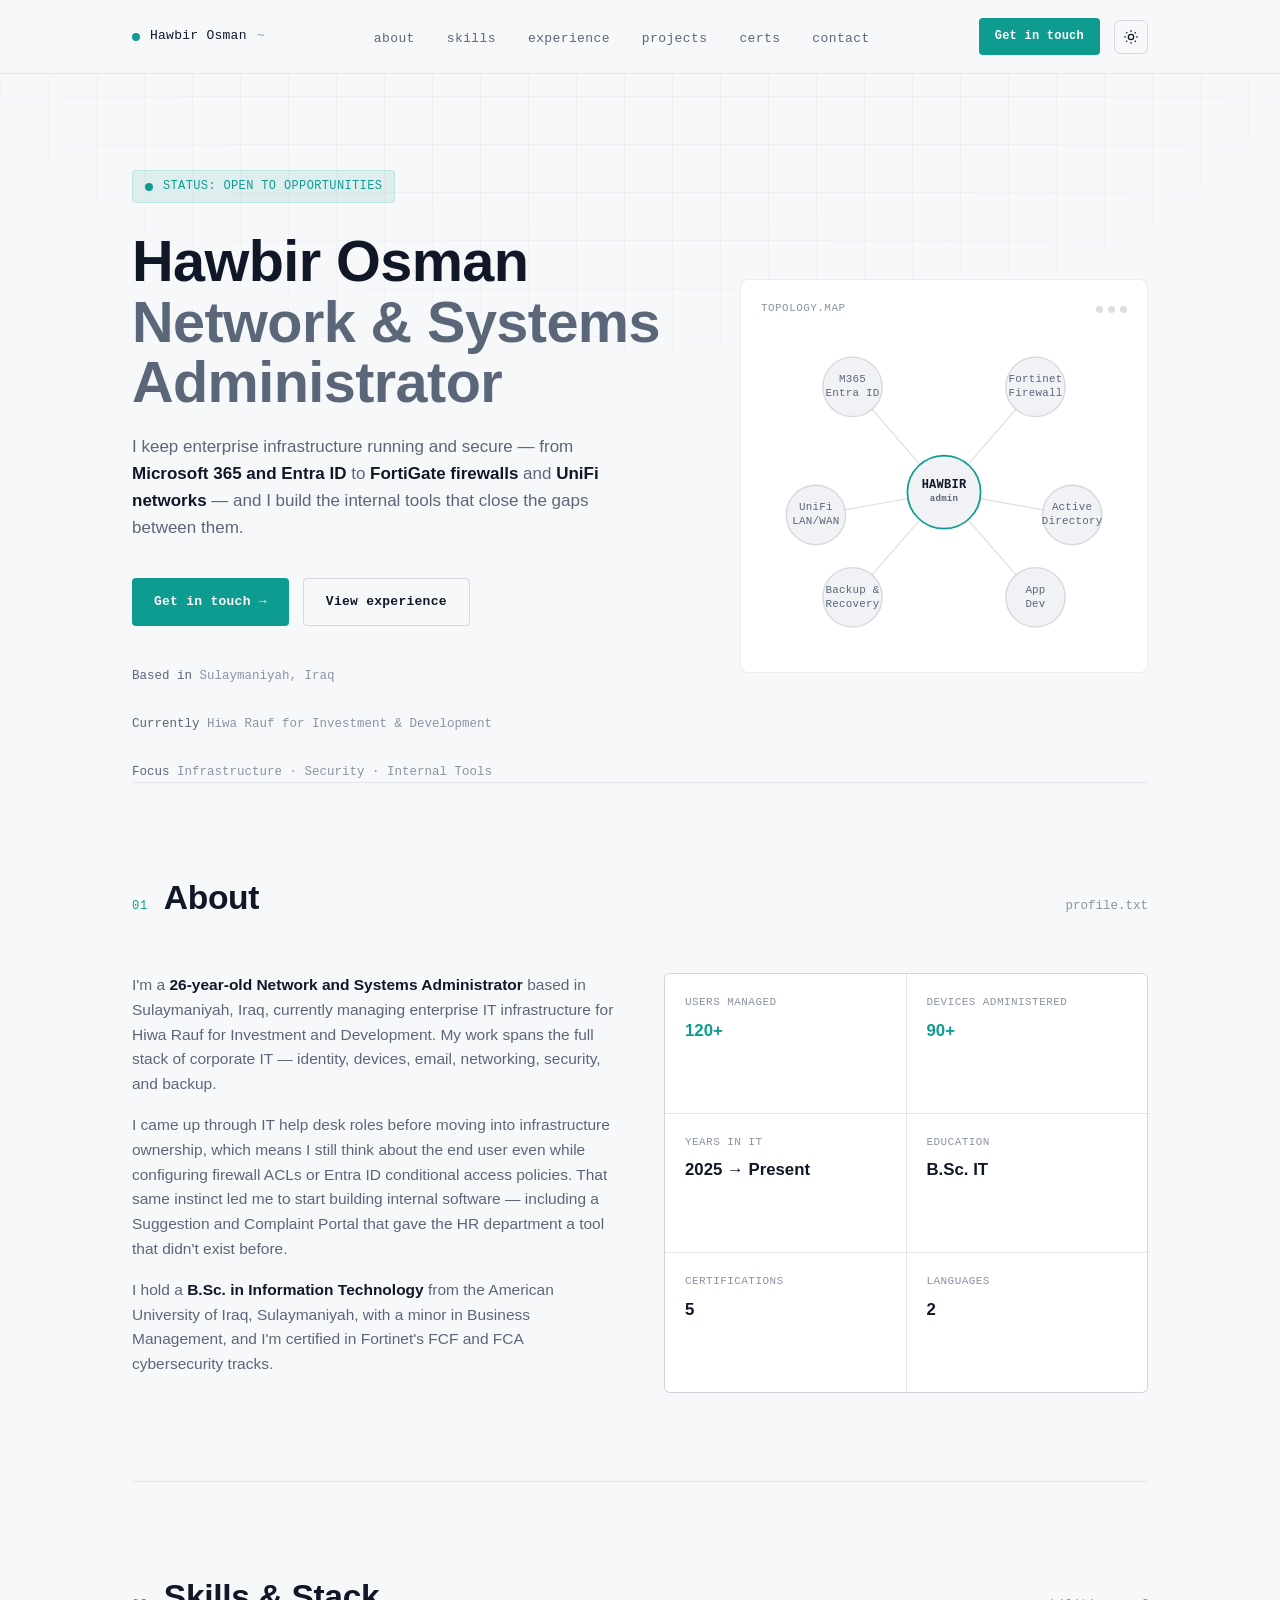
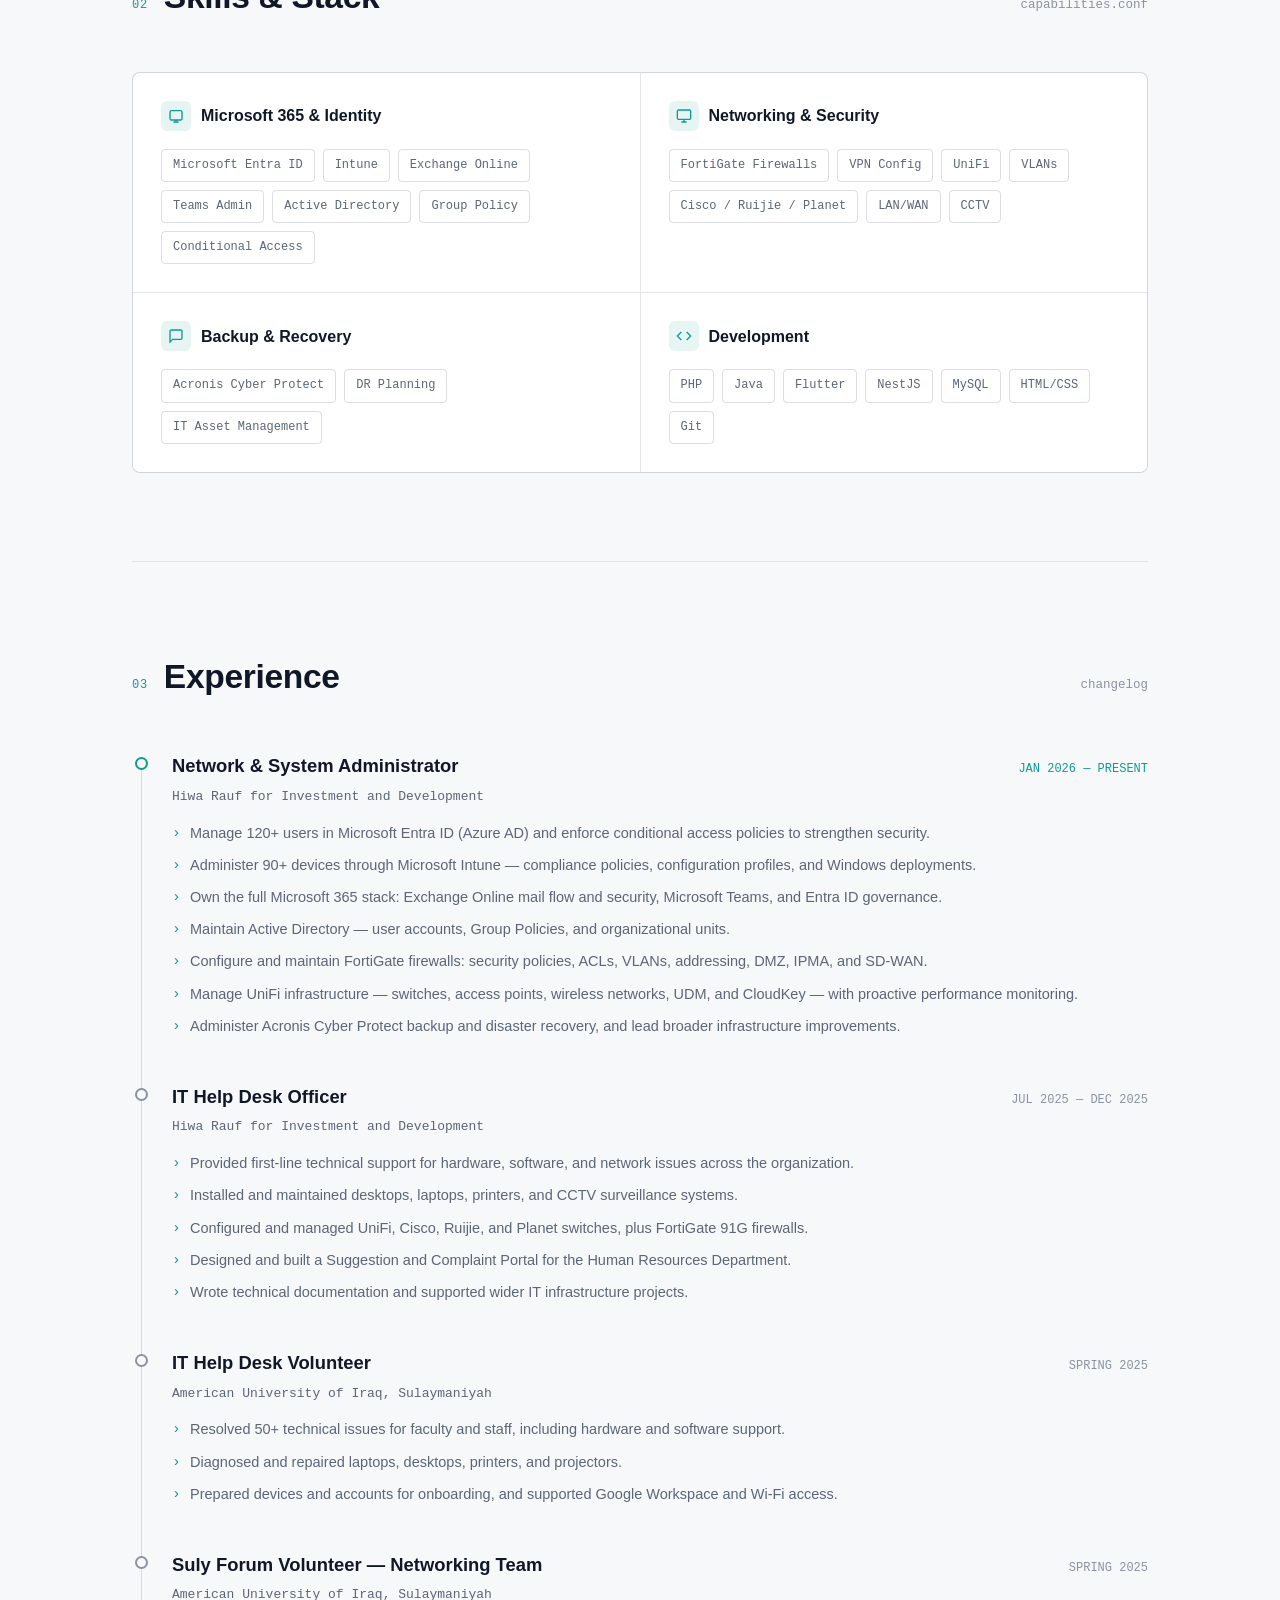
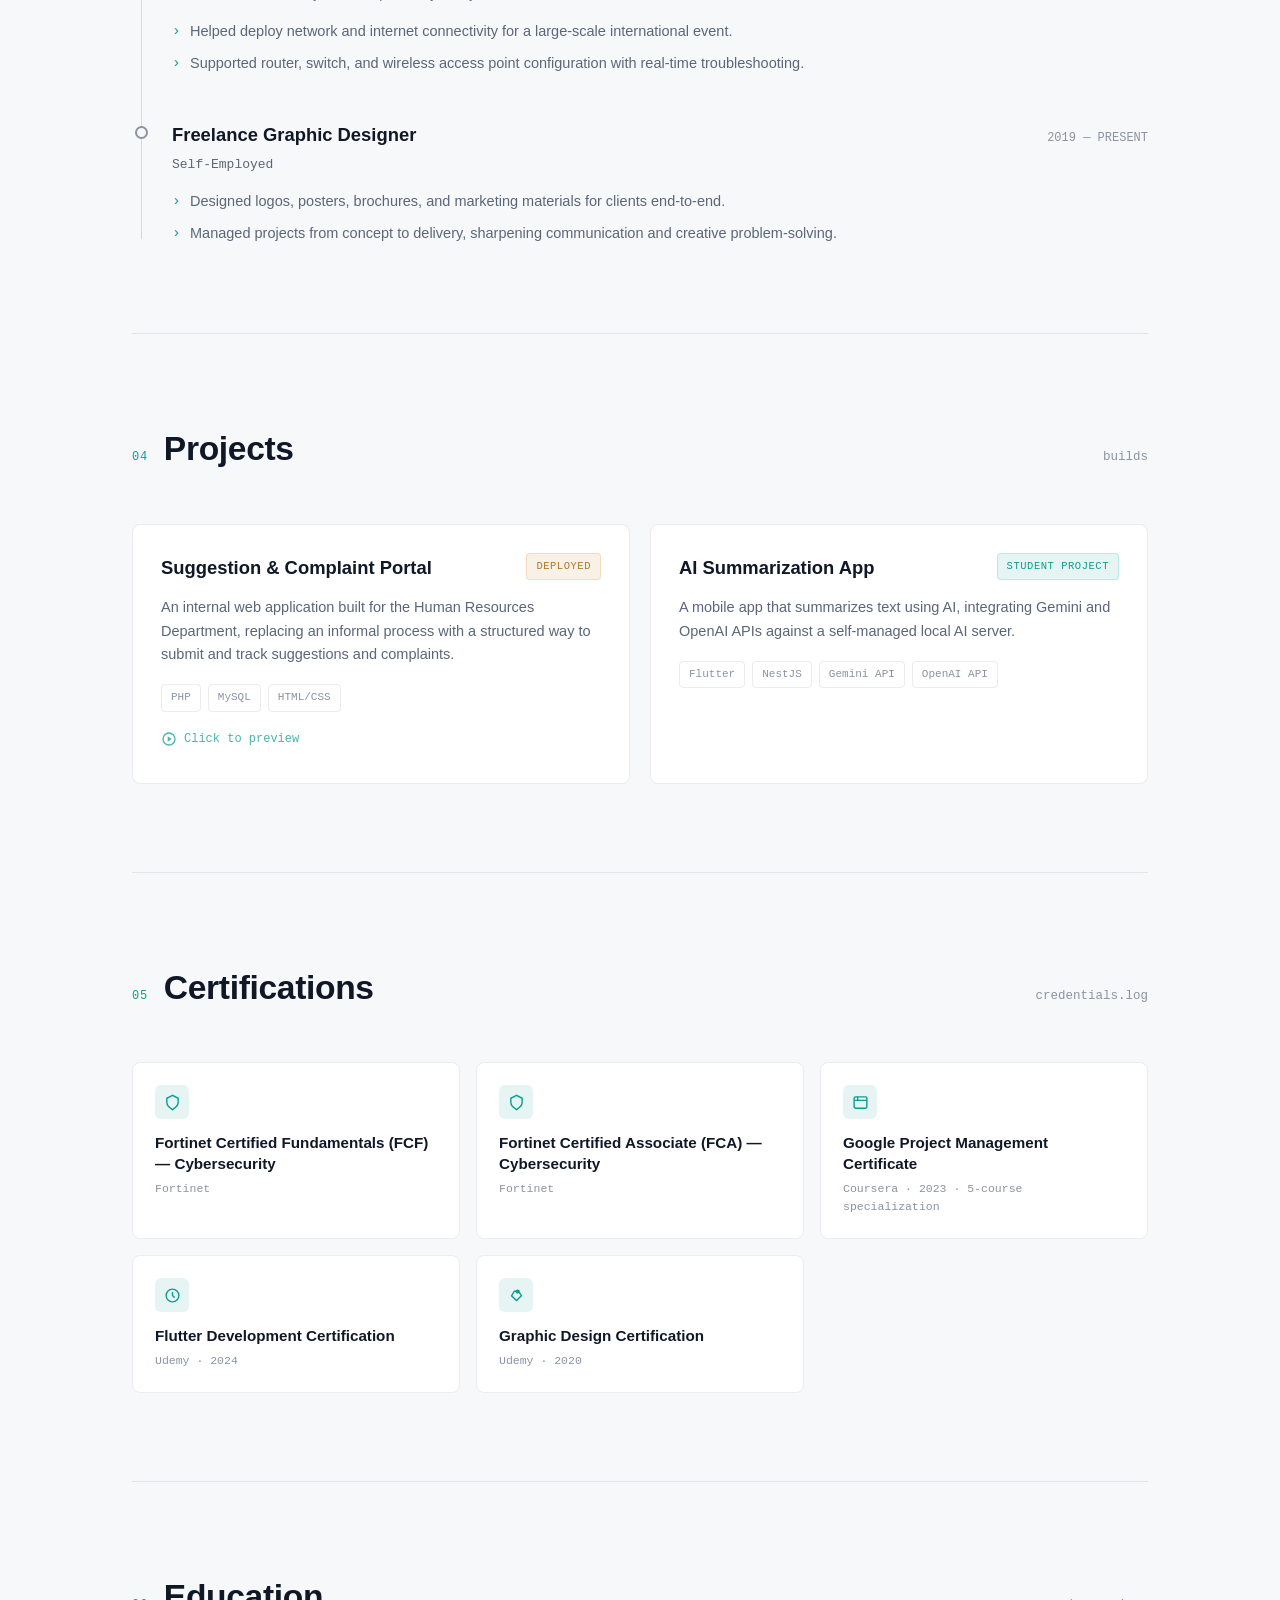
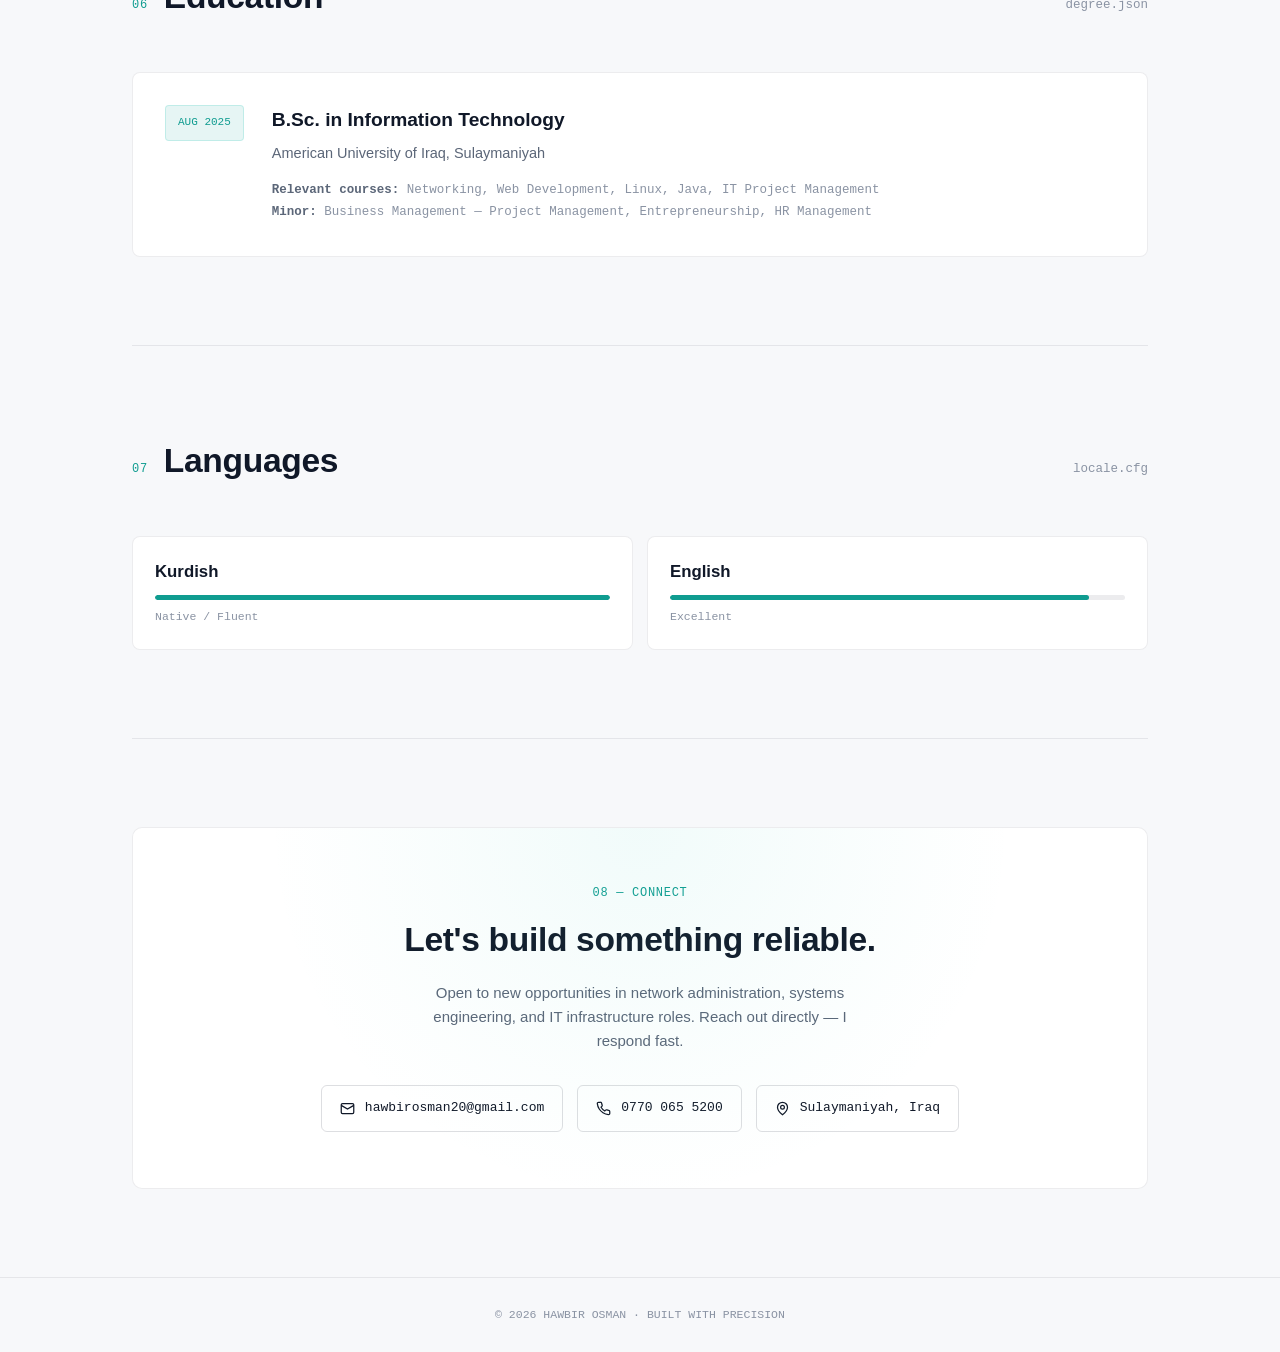
==== commit 4e71040d: "Update index.html" ====
--- a/index.html
+++ b/index.html
@@ -8,7 +8,7 @@
 <link rel="preconnect" href="https://fonts.googleapis.com">
 <link rel="preconnect" href="https://fonts.gstatic.com" crossorigin>
 <link href="https://fonts.googleapis.com/css2?family=Space+Grotesk:wght@400;500;600;700&family=Inter:wght@400;500;600;700&family=JetBrains+Mono:wght@400;500;600&display=swap" rel="stylesheet">
-<link rel="stylesheet" href="styles.css">
+<link rel="stylesheet" href="Styles.css">
 </head>
 <body>
 
@@ -508,4 +508,4 @@
 </script>
 
 </body>
-</html>+</html>
--- a/Styles.css
+++ b/Styles.css
@@ -0,0 +1,1251 @@
+/* ============================================================
+   HAWBIR OSMAN — PORTFOLIO STYLES
+   ============================================================ */
+
+/* ---------- CSS VARIABLES ---------- */
+:root {
+  --bg: #0B1220;
+  --panel: #121B2E;
+  --panel-2: #0F1726;
+  --line: rgba(255, 255, 255, 0.08);
+  --line-strong: rgba(255, 255, 255, 0.14);
+  --text: #E8ECF2;
+  --muted: #8A96AB;
+  --muted-2: #5C6880;
+  --accent: #4FD1C5;
+  --accent-dim: rgba(79, 209, 197, 0.14);
+  --amber: #F2A65A;
+  --amber-dim: rgba(242, 166, 90, 0.14);
+  --radius: 4px;
+  --display: 'Space Grotesk', sans-serif;
+  --body: 'Inter', sans-serif;
+  --mono: 'JetBrains Mono', monospace;
+}
+
+/* ---------- LIGHT THEME ---------- */
+:root[data-theme="light"] {
+  --bg: #F7F8FA;
+  --panel: #FFFFFF;
+  --panel-2: #F0F2F5;
+  --line: rgba(15, 23, 42, 0.08);
+  --line-strong: rgba(15, 23, 42, 0.14);
+  --text: #101828;
+  --muted: #5B6678;
+  --muted-2: #8A93A3;
+  --accent: #0F9C90;
+  --accent-dim: rgba(15, 156, 144, 0.10);
+  --amber: #B5751F;
+  --amber-dim: rgba(181, 117, 31, 0.10);
+}
+
+:root[data-theme="light"] body::before {
+  background-image:
+    linear-gradient(rgba(15, 23, 42, 0.035) 1px, transparent 1px),
+    linear-gradient(90deg, rgba(15, 23, 42, 0.035) 1px, transparent 1px);
+}
+
+:root[data-theme="light"] header {
+  background: rgba(247, 248, 250, 0.85);
+}
+
+:root[data-theme="light"] .nav-cta,
+:root[data-theme="light"] .btn-primary {
+  color: #F7F8FA;
+}
+
+:root[data-theme="light"] .project-card:hover {
+  box-shadow: 0 8px 24px rgba(15, 23, 42, 0.06);
+}
+
+:root[data-theme="light"] .btn-primary:hover {
+  box-shadow: 0 6px 20px rgba(15, 156, 144, 0.22);
+}
+
+:root[data-theme="light"] .project-card--clickable:hover {
+  box-shadow: 0 8px 24px rgba(15, 23, 42, 0.08);
+}
+
+:root[data-theme="light"] .picker-btn:hover {
+  box-shadow: 0 8px 24px rgba(15, 23, 42, 0.10);
+}
+
+:root[data-theme="light"] .portal-picker {
+  background: #F7F8FA;
+}
+
+:root[data-theme="light"] .picker-glow {
+  background: radial-gradient(ellipse, rgba(15, 156, 144, 0.08) 0%, transparent 70%);
+}
+
+/* ---------- RESET & BASE ---------- */
+*, *::before, *::after {
+  box-sizing: border-box;
+  margin: 0;
+  padding: 0;
+}
+
+html {
+  scroll-behavior: smooth;
+}
+
+@media (prefers-reduced-motion: reduce) {
+  html { scroll-behavior: auto; }
+  * {
+    animation-duration: 0.01ms !important;
+    animation-iteration-count: 1 !important;
+    transition-duration: 0.01ms !important;
+    scroll-behavior: auto !important;
+  }
+}
+
+body {
+  background: var(--bg);
+  color: var(--text);
+  font-family: var(--body);
+  font-size: 16px;
+  line-height: 1.6;
+  -webkit-font-smoothing: antialiased;
+  overflow-x: hidden;
+  transition: background-color 0.25s ease, color 0.25s ease;
+}
+
+body::before {
+  content: "";
+  position: fixed;
+  inset: 0;
+  background-image:
+    linear-gradient(rgba(255, 255, 255, 0.025) 1px, transparent 1px),
+    linear-gradient(90deg, rgba(255, 43, 43, 0.025) 1px, transparent 1px);
+  background-size: 48px 48px;
+  pointer-events: none;
+  z-index: 0;
+  mask-image: radial-gradient(ellipse 80% 60% at 50% 0%, black 40%, transparent 90%);
+}
+
+a {
+  color: inherit;
+  text-decoration: none;
+}
+
+::selection {
+  background: var(--accent);
+  color: var(--bg);
+}
+
+:focus-visible {
+  outline: 2px solid var(--accent);
+  outline-offset: 3px;
+  border-radius: 2px;
+}
+
+.wrap {
+  max-width: 1080px;
+  margin: 0 auto;
+  padding: 0 32px;
+  position: relative;
+  z-index: 1;
+}
+
+.mono {
+  font-family: var(--mono);
+}
+
+/* ---------- NAV ---------- */
+header {
+  position: sticky;
+  top: 0;
+  z-index: 50;
+  background: rgba(11, 18, 32, 0.85);
+  backdrop-filter: blur(10px);
+  border-bottom: 1px solid var(--line);
+}
+
+.nav-inner {
+  max-width: 1080px;
+  margin: 0 auto;
+  padding: 18px 32px;
+  display: flex;
+  align-items: center;
+  justify-content: space-between;
+}
+
+.nav-id {
+  display: flex;
+  align-items: center;
+  gap: 10px;
+  font-family: var(--mono);
+  font-size: 13px;
+  color: var(--text);
+  letter-spacing: 0.02em;
+}
+
+.pulse-dot {
+  width: 8px;
+  height: 8px;
+  border-radius: 50%;
+  background: var(--accent);
+  box-shadow: 0 0 0 0 rgba(79, 209, 197, 0.6);
+  animation: pulse 2.4s infinite;
+  flex-shrink: 0;
+}
+
+@keyframes pulse {
+  0%   { box-shadow: 0 0 0 0 rgba(79, 209, 197, 0.45); }
+  70%  { box-shadow: 0 0 0 7px rgba(79, 209, 197, 0); }
+  100% { box-shadow: 0 0 0 0 rgba(79, 209, 197, 0); }
+}
+
+nav ul {
+  display: flex;
+  gap: 32px;
+  list-style: none;
+}
+
+nav a {
+  font-size: 13px;
+  font-family: var(--mono);
+  color: var(--muted);
+  letter-spacing: 0.03em;
+  transition: color 0.2s;
+}
+
+nav a:hover {
+  color: var(--text);
+}
+
+.nav-right {
+  display: flex;
+  align-items: center;
+  gap: 14px;
+}
+
+.nav-cta {
+  font-family: var(--mono);
+  font-size: 12px;
+  color: var(--bg);
+  background: var(--accent);
+  padding: 9px 16px;
+  border-radius: var(--radius);
+  font-weight: 600;
+  letter-spacing: 0.02em;
+  transition: opacity 0.2s, transform 0.2s;
+}
+
+.nav-cta:hover {
+  opacity: 0.88;
+}
+
+.theme-toggle {
+  width: 34px;
+  height: 34px;
+  border-radius: 6px;
+  border: 1px solid var(--line-strong);
+  background: transparent;
+  color: var(--text);
+  display: flex;
+  align-items: center;
+  justify-content: center;
+  cursor: pointer;
+  transition: border-color 0.2s, color 0.2s, transform 0.15s;
+  flex-shrink: 0;
+}
+
+.theme-toggle:hover {
+  border-color: var(--accent);
+  color: var(--accent);
+}
+
+.theme-toggle:active {
+  transform: scale(0.94);
+}
+
+.theme-toggle svg {
+  width: 16px;
+  height: 16px;
+}
+
+.theme-toggle .icon-sun { display: none; }
+:root[data-theme="light"] .theme-toggle .icon-moon { display: none; }
+:root[data-theme="light"] .theme-toggle .icon-sun  { display: block; }
+
+.nav-toggle { display: none; }
+
+@media (max-width: 760px) {
+  nav ul      { display: none; }
+  .nav-toggle { display: block; }
+  .nav-cta    { display: none; }
+}
+
+/* ---------- HERO ---------- */
+.hero {
+  padding: 96px 0 88px;
+  position: relative;
+}
+
+.hero-grid {
+  display: grid;
+  grid-template-columns: 1.15fr 0.85fr;
+  gap: 56px;
+  align-items: center;
+}
+
+@media (max-width: 880px) {
+  .hero-grid { grid-template-columns: 1fr; gap: 48px; }
+}
+
+.status-line {
+  display: inline-flex;
+  align-items: center;
+  gap: 10px;
+  font-family: var(--mono);
+  font-size: 12px;
+  color: var(--accent);
+  background: var(--accent-dim);
+  border: 1px solid rgba(79, 209, 197, 0.25);
+  padding: 6px 12px;
+  border-radius: var(--radius);
+  margin-bottom: 28px;
+  letter-spacing: 0.03em;
+}
+
+h1.role {
+  font-family: var(--display);
+  font-weight: 700;
+  font-size: clamp(2.4rem, 5vw, 3.6rem);
+  line-height: 1.05;
+  letter-spacing: -0.01em;
+  margin-bottom: 20px;
+}
+
+h1.role .line2 {
+  color: var(--muted);
+  display: block;
+}
+
+.hero-desc {
+  color: var(--muted);
+  font-size: 17px;
+  max-width: 520px;
+  margin-bottom: 36px;
+}
+
+.hero-desc strong {
+  color: var(--text);
+  font-weight: 600;
+}
+
+.hero-actions {
+  display: flex;
+  gap: 14px;
+  flex-wrap: wrap;
+  margin-bottom: 40px;
+}
+
+.btn {
+  font-family: var(--mono);
+  font-size: 13px;
+  font-weight: 600;
+  padding: 13px 22px;
+  border-radius: var(--radius);
+  letter-spacing: 0.02em;
+  display: inline-flex;
+  align-items: center;
+  gap: 8px;
+  transition: all 0.2s;
+}
+
+.btn-primary {
+  background: var(--accent);
+  color: var(--bg);
+}
+
+.btn-primary:hover {
+  transform: translateY(-1px);
+  box-shadow: 0 6px 20px rgba(79, 209, 197, 0.25);
+}
+
+.btn-ghost {
+  border: 1px solid var(--line-strong);
+  color: var(--text);
+}
+
+.btn-ghost:hover {
+  border-color: var(--accent);
+  color: var(--accent);
+}
+
+.hero-meta {
+  display: flex;
+  gap: 28px;
+  flex-wrap: wrap;
+  font-family: var(--mono);
+  font-size: 12.5px;
+  color: var(--muted-2);
+}
+
+.hero-meta span b {
+  color: var(--muted);
+  font-weight: 500;
+}
+
+/* ---------- NETWORK MAP ---------- */
+.netmap-card {
+  background: var(--panel);
+  border: 1px solid var(--line);
+  border-radius: 8px;
+  padding: 20px;
+  position: relative;
+}
+
+.netmap-head {
+  display: flex;
+  justify-content: space-between;
+  align-items: center;
+  font-family: var(--mono);
+  font-size: 11px;
+  color: var(--muted-2);
+  margin-bottom: 14px;
+  letter-spacing: 0.04em;
+}
+
+.netmap-head .dots { display: flex; gap: 5px; }
+.netmap-head .dots span {
+  width: 7px;
+  height: 7px;
+  border-radius: 50%;
+  background: var(--line-strong);
+}
+
+svg.netmap { width: 100%; height: auto; display: block; }
+
+.netmap .core-node circle { fill: var(--panel-2); stroke: var(--accent); stroke-width: 1.5; }
+.netmap .leaf-node circle { fill: var(--panel-2); stroke: var(--line-strong); stroke-width: 1.2; transition: stroke 0.3s; }
+.netmap .leaf-node:hover circle { stroke: var(--accent); }
+
+.netmap .leaf-node text,
+.netmap .core-node text {
+  font-family: var(--mono);
+  font-size: 9.5px;
+  fill: var(--muted);
+  letter-spacing: 0.02em;
+}
+
+.netmap .core-node text {
+  fill: var(--text);
+  font-weight: 600;
+  font-size: 10.5px;
+}
+
+.netmap line {
+  stroke: var(--line-strong);
+  stroke-width: 1;
+}
+
+.netmap .pulse-line {
+  stroke: var(--accent);
+  stroke-width: 1.4;
+  stroke-dasharray: 4 220;
+  animation: travel 3.2s linear infinite;
+  opacity: 0.9;
+}
+
+@keyframes travel { to { stroke-dashoffset: -224; } }
+
+/* ---------- SECTION SCAFFOLDING ---------- */
+section {
+  padding: 88px 0;
+  border-top: 1px solid var(--line);
+  position: relative;
+}
+
+.section-head {
+  display: flex;
+  align-items: baseline;
+  gap: 16px;
+  margin-bottom: 48px;
+  flex-wrap: wrap;
+}
+
+.section-tag {
+  font-family: var(--mono);
+  font-size: 12px;
+  color: var(--accent);
+  letter-spacing: 0.06em;
+}
+
+h2 {
+  font-family: var(--display);
+  font-weight: 600;
+  font-size: clamp(1.6rem, 3vw, 2.1rem);
+  letter-spacing: -0.01em;
+}
+
+.section-sub {
+  font-family: var(--mono);
+  font-size: 12.5px;
+  color: var(--muted-2);
+  margin-left: auto;
+}
+
+/* ---------- ABOUT ---------- */
+.about-grid {
+  display: grid;
+  grid-template-columns: 1fr 1fr;
+  gap: 48px;
+}
+
+@media (max-width: 780px) {
+  .about-grid { grid-template-columns: 1fr; }
+}
+
+.about-text p {
+  color: var(--muted);
+  margin-bottom: 16px;
+  font-size: 15.5px;
+}
+
+.about-text strong { color: var(--text); }
+
+.fact-grid {
+  display: grid;
+  grid-template-columns: repeat(2, 1fr);
+  gap: 1px;
+  background: var(--line);
+  border: 1px solid var(--line);
+  border-radius: 6px;
+  overflow: hidden;
+}
+
+.fact {
+  background: var(--panel);
+  padding: 20px;
+}
+
+.fact .k {
+  font-family: var(--mono);
+  font-size: 11px;
+  color: var(--muted-2);
+  letter-spacing: 0.04em;
+  margin-bottom: 6px;
+}
+
+.fact .v {
+  font-family: var(--display);
+  font-size: 1.05rem;
+  font-weight: 600;
+}
+
+.fact .v.accent { color: var(--accent); }
+
+/* ---------- SKILLS ---------- */
+.skill-clusters {
+  display: grid;
+  grid-template-columns: repeat(2, 1fr);
+  gap: 1px;
+  background: var(--line);
+  border: 1px solid var(--line);
+  border-radius: 8px;
+  overflow: hidden;
+}
+
+@media (max-width: 780px) {
+  .skill-clusters { grid-template-columns: 1fr; }
+}
+
+.cluster {
+  background: var(--panel);
+  padding: 28px;
+}
+
+.cluster-head {
+  display: flex;
+  align-items: center;
+  gap: 10px;
+  margin-bottom: 18px;
+}
+
+.cluster-head .glyph {
+  width: 30px;
+  height: 30px;
+  border-radius: 6px;
+  background: var(--accent-dim);
+  display: flex;
+  align-items: center;
+  justify-content: center;
+  color: var(--accent);
+  flex-shrink: 0;
+}
+
+.cluster-head .glyph svg { width: 16px; height: 16px; }
+
+.cluster-head h3 {
+  font-family: var(--display);
+  font-size: 1rem;
+  font-weight: 600;
+}
+
+.tag-row {
+  display: flex;
+  flex-wrap: wrap;
+  gap: 8px;
+}
+
+.tag {
+  font-family: var(--mono);
+  font-size: 12px;
+  color: var(--muted);
+  border: 1px solid var(--line-strong);
+  padding: 6px 11px;
+  border-radius: 4px;
+  transition: color 0.2s, border-color 0.2s;
+}
+
+.tag:hover {
+  color: var(--text);
+  border-color: var(--accent);
+}
+
+/* ---------- EXPERIENCE ---------- */
+.log { position: relative; }
+
+.log::before {
+  content: "";
+  position: absolute;
+  left: 9px;
+  top: 6px;
+  bottom: 6px;
+  width: 1px;
+  background: var(--line-strong);
+}
+
+.entry {
+  position: relative;
+  padding-left: 40px;
+  padding-bottom: 44px;
+}
+
+.entry:last-child { padding-bottom: 0; }
+
+.entry::before {
+  content: "";
+  position: absolute;
+  left: 3px;
+  top: 6px;
+  width: 13px;
+  height: 13px;
+  border-radius: 50%;
+  background: var(--bg);
+  border: 2px solid var(--accent);
+}
+
+.entry.is-past::before { border-color: var(--muted-2); }
+
+.entry-top {
+  display: flex;
+  justify-content: space-between;
+  align-items: baseline;
+  flex-wrap: wrap;
+  gap: 8px;
+  margin-bottom: 6px;
+}
+
+.entry-role {
+  font-family: var(--display);
+  font-size: 1.15rem;
+  font-weight: 600;
+}
+
+.entry-date {
+  font-family: var(--mono);
+  font-size: 12px;
+  color: var(--accent);
+  white-space: nowrap;
+}
+
+.entry-date.muted { color: var(--muted-2); }
+
+.entry-org {
+  font-family: var(--mono);
+  font-size: 13px;
+  color: var(--muted);
+  margin-bottom: 14px;
+}
+
+.entry ul {
+  list-style: none;
+  display: flex;
+  flex-direction: column;
+  gap: 9px;
+}
+
+.entry li {
+  color: var(--muted);
+  font-size: 14.5px;
+  padding-left: 18px;
+  position: relative;
+}
+
+.entry li::before {
+  content: "›";
+  position: absolute;
+  left: 0;
+  top: 0;
+  color: var(--accent);
+  font-family: var(--mono);
+}
+
+/* ---------- PROJECTS ---------- */
+.projects-grid {
+  display: grid;
+  grid-template-columns: repeat(2, 1fr);
+  gap: 20px;
+}
+
+@media (max-width: 780px) {
+  .projects-grid { grid-template-columns: 1fr; }
+}
+
+.project-card {
+  background: var(--panel);
+  border: 1px solid var(--line);
+  border-radius: 8px;
+  padding: 28px;
+  transition: border-color 0.25s, transform 0.25s;
+}
+
+.project-card:hover {
+  border-color: rgba(79, 209, 197, 0.3);
+  transform: translateY(-2px);
+}
+
+.project-top {
+  display: flex;
+  justify-content: space-between;
+  align-items: flex-start;
+  margin-bottom: 14px;
+}
+
+.project-badge {
+  font-family: var(--mono);
+  font-size: 10.5px;
+  letter-spacing: 0.05em;
+  color: var(--amber);
+  background: var(--amber-dim);
+  border: 1px solid rgba(242, 166, 90, 0.3);
+  padding: 4px 9px;
+  border-radius: 4px;
+}
+
+.project-card h3 {
+  font-family: var(--display);
+  font-size: 1.15rem;
+  font-weight: 600;
+  margin-bottom: 10px;
+}
+
+.project-card p {
+  color: var(--muted);
+  font-size: 14.5px;
+  margin-bottom: 18px;
+}
+
+.stack-row {
+  display: flex;
+  flex-wrap: wrap;
+  gap: 7px;
+}
+
+.stack-pill {
+  font-family: var(--mono);
+  font-size: 11px;
+  color: var(--muted-2);
+  border: 1px solid var(--line);
+  padding: 4px 9px;
+  border-radius: 4px;
+}
+
+/* clickable project card */
+.project-card--clickable {
+  cursor: pointer;
+  position: relative;
+}
+
+.project-card--clickable:hover {
+  border-color: rgba(79, 209, 197, 0.4);
+  transform: translateY(-2px);
+}
+
+.project-preview-hint {
+  display: inline-flex;
+  align-items: center;
+  gap: 7px;
+  margin-top: 18px;
+  font-family: var(--mono);
+  font-size: 12px;
+  color: var(--accent);
+  opacity: 0.75;
+  transition: opacity 0.2s;
+}
+
+.project-card--clickable:hover .project-preview-hint { opacity: 1; }
+
+.project-preview-hint svg { width: 16px; height: 16px; }
+
+/* ---------- CERTIFICATIONS ---------- */
+.cert-grid {
+  display: grid;
+  grid-template-columns: repeat(3, 1fr);
+  gap: 16px;
+}
+
+@media (max-width: 780px) { .cert-grid { grid-template-columns: 1fr 1fr; } }
+@media (max-width: 520px) { .cert-grid { grid-template-columns: 1fr; } }
+
+.cert-card {
+  border: 1px solid var(--line);
+  border-radius: 8px;
+  padding: 22px;
+  background: var(--panel);
+}
+
+.cert-icon {
+  width: 34px;
+  height: 34px;
+  border-radius: 6px;
+  background: var(--accent-dim);
+  color: var(--accent);
+  display: flex;
+  align-items: center;
+  justify-content: center;
+  margin-bottom: 14px;
+}
+
+.cert-icon svg { width: 17px; height: 17px; }
+
+.cert-card h4 {
+  font-family: var(--display);
+  font-size: 0.95rem;
+  font-weight: 600;
+  margin-bottom: 5px;
+  line-height: 1.35;
+}
+
+.cert-card .cert-meta {
+  font-family: var(--mono);
+  font-size: 11.5px;
+  color: var(--muted-2);
+}
+
+/* ---------- EDUCATION ---------- */
+.edu-card {
+  display: grid;
+  grid-template-columns: auto 1fr;
+  gap: 28px;
+  background: var(--panel);
+  border: 1px solid var(--line);
+  border-radius: 8px;
+  padding: 32px;
+  align-items: flex-start;
+}
+
+@media (max-width: 600px) { .edu-card { grid-template-columns: 1fr; } }
+
+.edu-mark {
+  font-family: var(--mono);
+  font-size: 11px;
+  color: var(--accent);
+  background: var(--accent-dim);
+  border: 1px solid rgba(79, 209, 197, 0.25);
+  padding: 8px 12px;
+  border-radius: 4px;
+  white-space: nowrap;
+}
+
+.edu-card h3 {
+  font-family: var(--display);
+  font-size: 1.2rem;
+  font-weight: 600;
+  margin-bottom: 6px;
+}
+
+.edu-card .edu-org {
+  color: var(--muted);
+  font-size: 14.5px;
+  margin-bottom: 14px;
+}
+
+.edu-card .edu-detail {
+  font-family: var(--mono);
+  font-size: 12.5px;
+  color: var(--muted-2);
+  line-height: 1.8;
+}
+
+.edu-detail b { color: var(--muted); }
+
+/* ---------- LANGUAGES ---------- */
+.lang-row {
+  display: flex;
+  gap: 14px;
+  flex-wrap: wrap;
+}
+
+.lang-card {
+  flex: 1;
+  min-width: 200px;
+  background: var(--panel);
+  border: 1px solid var(--line);
+  border-radius: 8px;
+  padding: 22px;
+}
+
+.lang-card .lang-name {
+  font-family: var(--display);
+  font-weight: 600;
+  font-size: 1.05rem;
+  margin-bottom: 10px;
+}
+
+.bar-track {
+  height: 5px;
+  background: var(--line);
+  border-radius: 3px;
+  overflow: hidden;
+  margin-bottom: 8px;
+}
+
+.bar-fill {
+  height: 100%;
+  background: var(--accent);
+  border-radius: 3px;
+}
+
+.lang-card .lang-level {
+  font-family: var(--mono);
+  font-size: 11.5px;
+  color: var(--muted-2);
+}
+
+/* ---------- CONTACT ---------- */
+.contact-panel {
+  background: var(--panel);
+  border: 1px solid var(--line);
+  border-radius: 10px;
+  padding: 56px;
+  text-align: center;
+  position: relative;
+  overflow: hidden;
+}
+
+.contact-panel::before {
+  content: "";
+  position: absolute;
+  inset: 0;
+  background: radial-gradient(circle at 50% 0%, rgba(79, 209, 197, 0.08), transparent 60%);
+  pointer-events: none;
+}
+
+.contact-panel h2 { margin-bottom: 14px; }
+
+.contact-panel p {
+  color: var(--muted);
+  max-width: 440px;
+  margin: 0 auto 32px;
+  font-size: 15px;
+}
+
+.contact-row {
+  display: flex;
+  gap: 14px;
+  justify-content: center;
+  flex-wrap: wrap;
+}
+
+.contact-pill {
+  display: flex;
+  align-items: center;
+  gap: 10px;
+  font-family: var(--mono);
+  font-size: 13px;
+  border: 1px solid var(--line-strong);
+  padding: 12px 18px;
+  border-radius: 6px;
+  transition: border-color 0.2s, color 0.2s;
+  color: var(--text);
+}
+
+.contact-pill:hover {
+  border-color: var(--accent);
+  color: var(--accent);
+}
+
+.contact-pill svg { width: 15px; height: 15px; flex-shrink: 0; }
+
+/* ---------- FOOTER ---------- */
+footer {
+  border-top: 1px solid var(--line);
+  padding: 28px 0;
+  text-align: center;
+  font-family: var(--mono);
+  font-size: 11.5px;
+  color: var(--muted-2);
+}
+
+/* ---------- MODAL ---------- */
+.modal-backdrop {
+  display: none;
+  position: fixed;
+  inset: 0;
+  z-index: 200;
+  background: rgba(7, 13, 25, 0.75);
+  backdrop-filter: blur(6px);
+  align-items: center;
+  justify-content: center;
+  padding: 24px;
+}
+
+.modal-backdrop.open {
+  display: flex;
+  animation: fadeIn 0.22s ease;
+}
+
+@keyframes fadeIn { from { opacity: 0; } to { opacity: 1; } }
+
+.modal-shell {
+  width: 100%;
+  max-width: 900px;
+  height: min(680px, 88vh);
+  background: var(--panel);
+  border: 1px solid var(--line-strong);
+  border-radius: 10px;
+  overflow: hidden;
+  display: flex;
+  flex-direction: column;
+  box-shadow: 0 24px 64px rgba(0, 0, 0, 0.5);
+  animation: slideUp 0.25s ease;
+}
+
+@keyframes slideUp {
+  from { transform: translateY(16px); opacity: 0; }
+  to   { transform: translateY(0); opacity: 1; }
+}
+
+.modal-bar {
+  display: flex;
+  align-items: center;
+  justify-content: space-between;
+  padding: 12px 16px;
+  border-bottom: 1px solid var(--line);
+  background: var(--panel-2);
+  flex-shrink: 0;
+}
+
+.modal-bar-left {
+  display: flex;
+  align-items: center;
+  gap: 12px;
+}
+
+.modal-dots { display: flex; gap: 6px; }
+
+.modal-dots span {
+  width: 10px;
+  height: 10px;
+  border-radius: 50%;
+  background: var(--line-strong);
+}
+
+.modal-dots span:nth-child(1) { background: #ff5f57; }
+.modal-dots span:nth-child(2) { background: #febc2e; }
+.modal-dots span:nth-child(3) { background: #28c840; }
+
+.modal-title {
+  font-size: 12px;
+  color: var(--muted);
+  letter-spacing: 0.02em;
+  font-family: var(--mono);
+}
+
+.modal-close,
+.modal-back {
+  width: 28px;
+  height: 28px;
+  border-radius: 5px;
+  border: 1px solid var(--line-strong);
+  background: transparent;
+  color: var(--muted);
+  display: flex;
+  align-items: center;
+  justify-content: center;
+  cursor: pointer;
+  transition: color 0.2s, border-color 0.2s;
+}
+
+.modal-back { width: 26px; height: 26px; }
+
+.modal-close:hover,
+.modal-back:hover {
+  color: var(--text);
+  border-color: var(--muted);
+}
+
+.modal-close svg,
+.modal-back svg {
+  width: 13px;
+  height: 13px;
+}
+
+.modal-body {
+  flex: 1;
+  overflow: hidden;
+  position: relative;
+}
+
+.modal-body iframe {
+  width: 100%;
+  height: 100%;
+  border: none;
+  background: #fff;
+}
+
+/* ---------- PORTAL PICKER ---------- */
+.portal-picker {
+  width: 100%;
+  height: 100%;
+  display: flex;
+  flex-direction: column;
+  align-items: center;
+  justify-content: center;
+  padding: 32px 24px;
+  background: var(--bg);
+  position: relative;
+  overflow: hidden;
+}
+
+.picker-glow {
+  position: absolute;
+  top: -60px;
+  left: 50%;
+  transform: translateX(-50%);
+  width: 400px;
+  height: 280px;
+  background: radial-gradient(ellipse, rgba(79, 209, 197, 0.1) 0%, transparent 70%);
+  pointer-events: none;
+}
+
+.picker-label {
+  font-family: var(--mono);
+  font-size: 11px;
+  letter-spacing: 0.1em;
+  color: var(--accent);
+  margin-bottom: 12px;
+}
+
+.picker-title {
+  font-family: var(--display);
+  font-size: 1.5rem;
+  font-weight: 700;
+  text-align: center;
+  margin-bottom: 8px;
+}
+
+.picker-sub {
+  font-size: 14px;
+  color: var(--muted);
+  margin-bottom: 36px;
+  text-align: center;
+}
+
+.picker-btns {
+  display: flex;
+  gap: 16px;
+  flex-wrap: wrap;
+  justify-content: center;
+  width: 100%;
+  max-width: 560px;
+}
+
+.picker-btn {
+  flex: 1;
+  min-width: 220px;
+  background: var(--panel);
+  border: 1px solid var(--line-strong);
+  border-radius: 10px;
+  padding: 24px 22px;
+  cursor: pointer;
+  text-align: left;
+  display: grid;
+  grid-template-columns: auto 1fr auto;
+  grid-template-rows: auto auto;
+  column-gap: 14px;
+  row-gap: 4px;
+  align-items: center;
+  transition: border-color 0.2s, transform 0.2s, box-shadow 0.2s;
+  color: var(--text);
+}
+
+.picker-btn:hover {
+  transform: translateY(-2px);
+  box-shadow: 0 8px 28px rgba(0, 0, 0, 0.18);
+}
+
+.picker-btn--user:hover  { border-color: var(--accent); }
+.picker-btn--admin:hover { border-color: var(--amber); }
+
+.picker-btn-icon {
+  grid-row: 1 / 3;
+  grid-column: 1;
+  width: 40px;
+  height: 40px;
+  border-radius: 8px;
+  display: flex;
+  align-items: center;
+  justify-content: center;
+  flex-shrink: 0;
+}
+
+.picker-btn--user .picker-btn-icon  { background: var(--accent-dim); color: var(--accent); }
+.picker-btn--admin .picker-btn-icon { background: var(--amber-dim);  color: var(--amber); }
+
+.picker-btn-icon svg { width: 20px; height: 20px; }
+
+.picker-btn-name {
+  font-family: var(--display);
+  font-size: 1rem;
+  font-weight: 600;
+  grid-row: 1;
+  grid-column: 2;
+}
+
+.picker-btn-desc {
+  font-size: 12px;
+  color: var(--muted);
+  grid-row: 2;
+  grid-column: 2;
+}
+
+.picker-arrow {
+  grid-row: 1 / 3;
+  grid-column: 3;
+  width: 16px;
+  height: 16px;
+  color: var(--muted-2);
+  transition: transform 0.2s, color 0.2s;
+  flex-shrink: 0;
+}
+
+.picker-btn:hover .picker-arrow           { transform: translateX(3px); }
+.picker-btn--user:hover .picker-arrow     { color: var(--accent); }
+.picker-btn--admin:hover .picker-arrow    { color: var(--amber); }
+
+/* ---------- SCROLL REVEAL ---------- */
+.reveal {
+  opacity: 0;
+  transform: translateY(14px);
+  transition: opacity 0.6s ease, transform 0.6s ease;
+}
+
+.reveal.in {
+  opacity: 1;
+  transform: translateY(0);
+}
